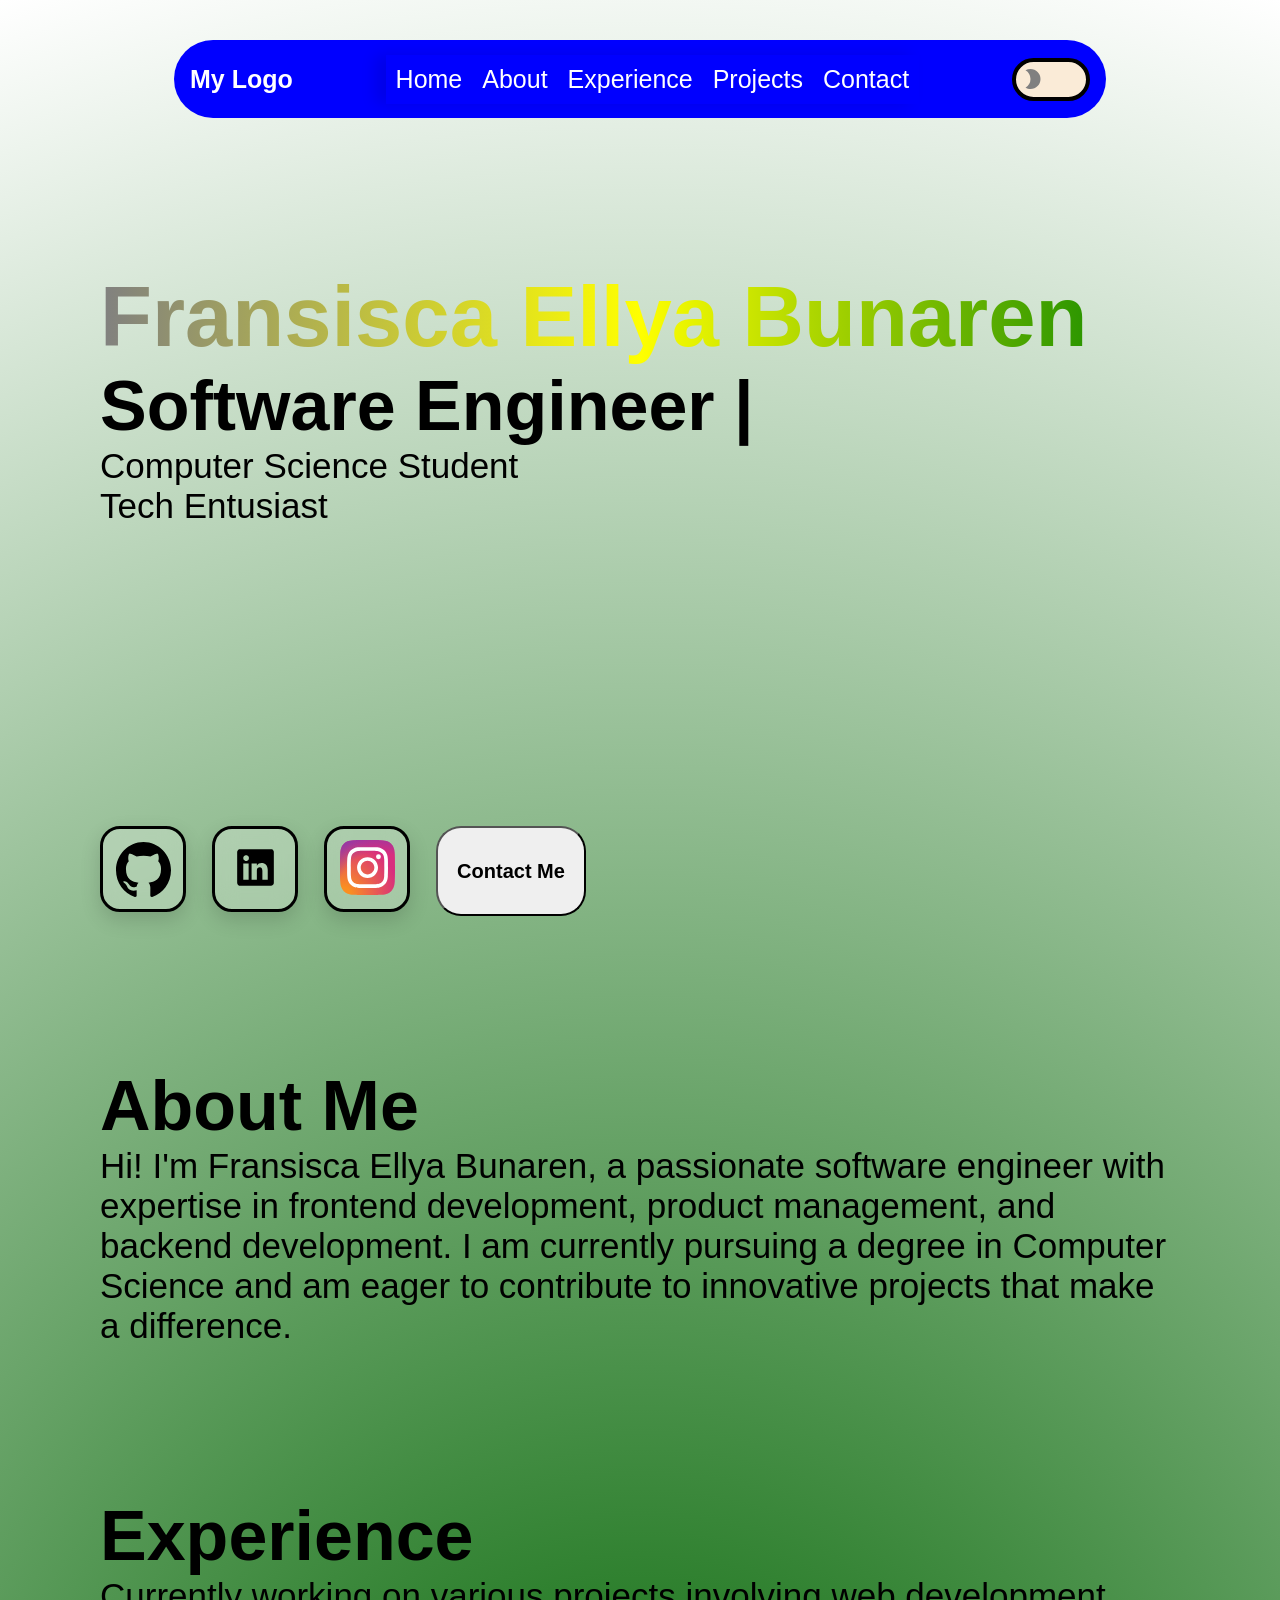
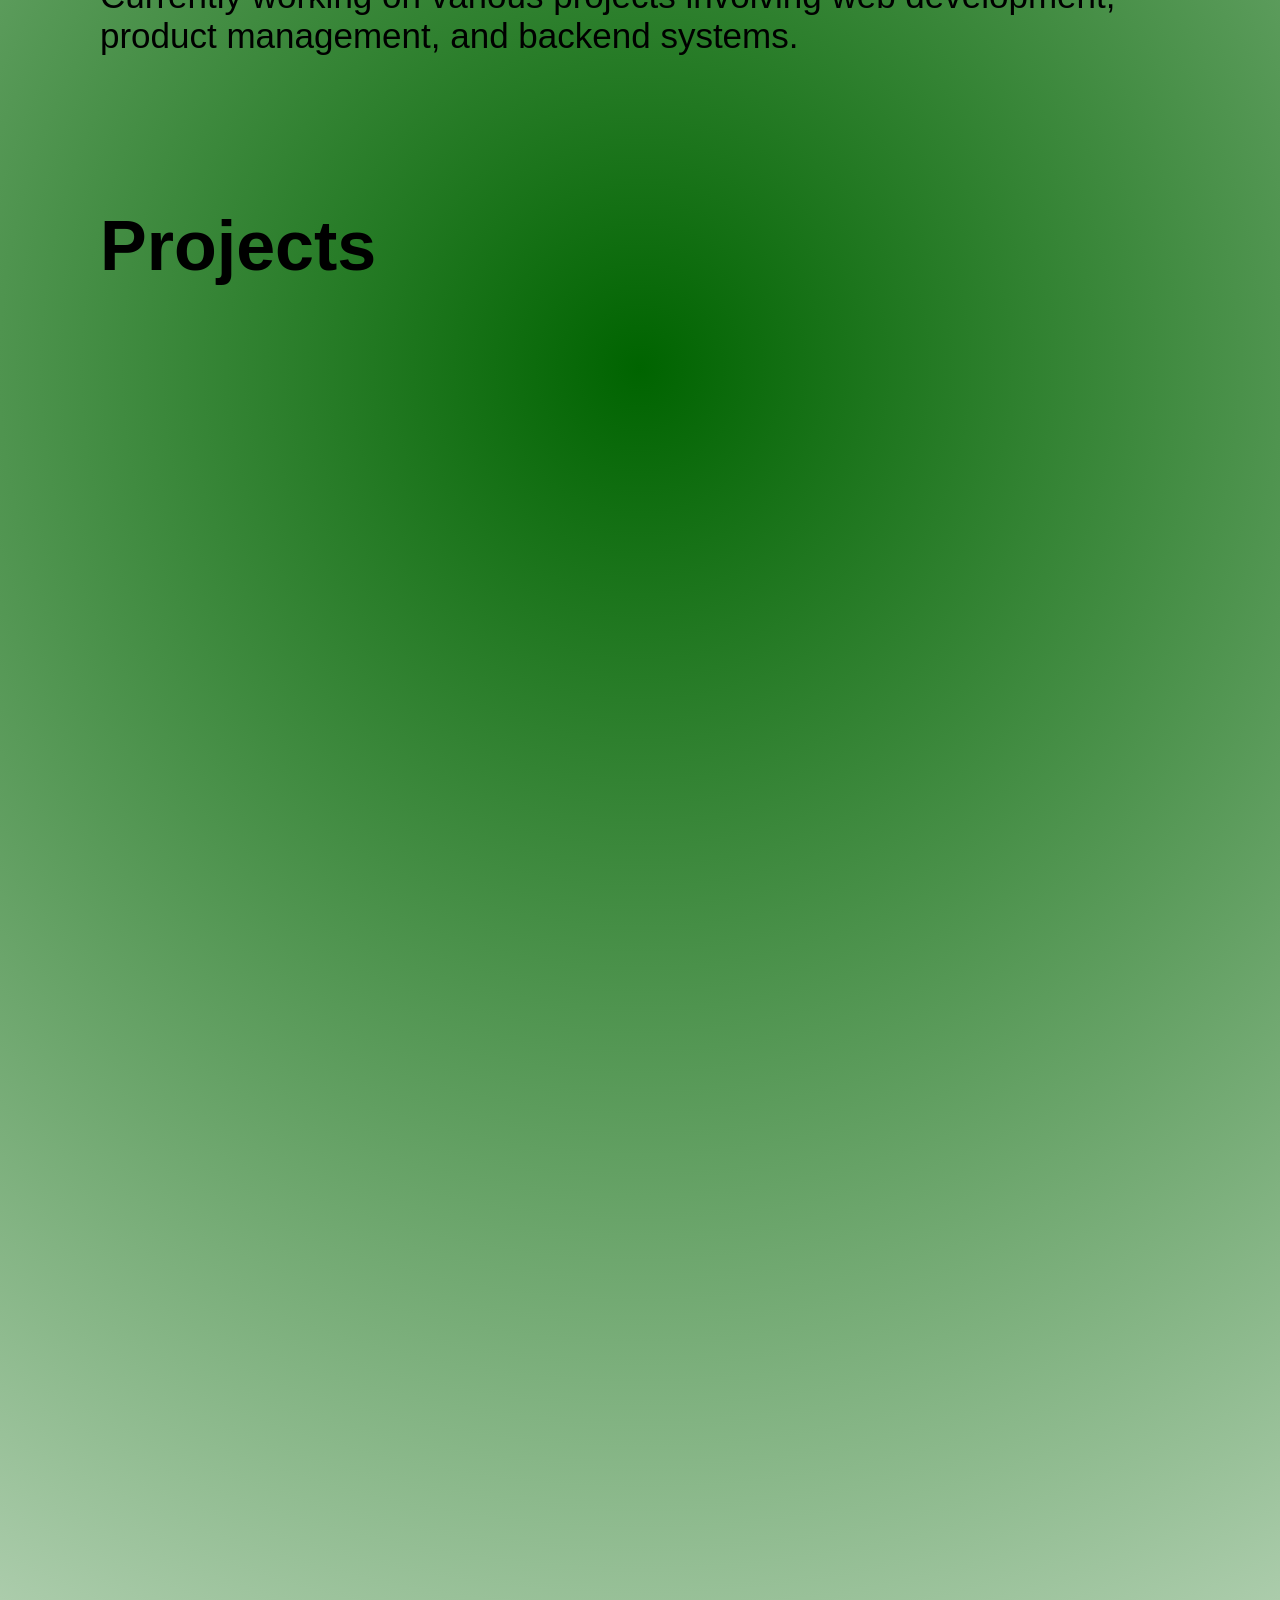
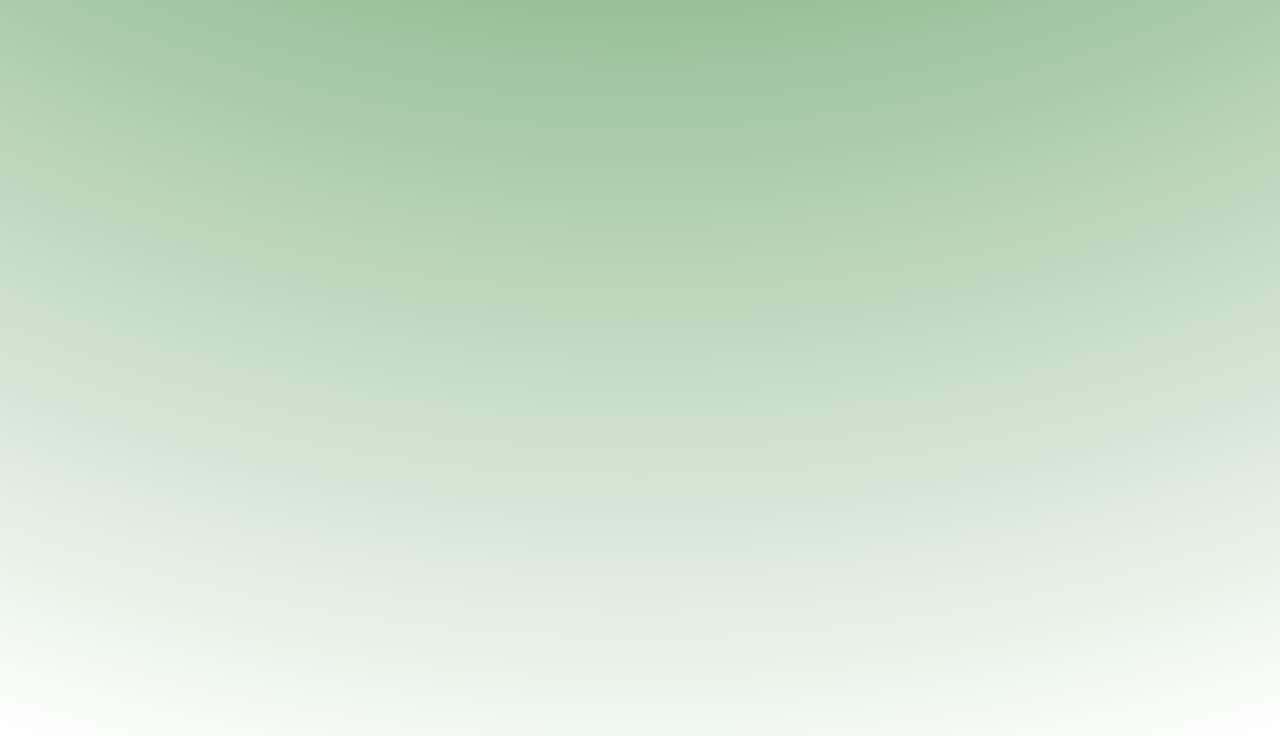
==== Portofolio.html @ 557ae66d "make a landing page" ====
<!DOCTYPE html>
<html lang="en">
<head>
  <meta charset="UTF-8">
  <meta name="viewport" content="width=device-width, initial-scale=1.0">
  <link rel="stylesheet" type="text/css" href="style.css">
  <title>Fransisca Ellya Bunaren</title>
</head>
<body>
<div class="section-navbar">
  <nav class="navbar">
    <span style="font-weight: bold;">My Logo</span>
    <ul class="sidebar">
      <li class="navbar-mobile">Home</li>
      <li class="navbar-mobile">About</li>
      <li class="navbar-mobile">Experience</li>
      <li class="navbar-mobile">Projects</li>
      <li class="navbar-mobile">Contact</li>
    </ul>
    <div style="display: flex; justify-content: space-between; gap: 20px;">
      <label name="slide-box" class="slider">
        <input type="checkbox" id="slide-box" onclick="switchTheme()">
        <span class="thumb">
          <svg  id="moon" xmlns="http://www.w3.org/2000/svg" height="24px" viewBox="0 -960 960 960" width="24px" fill="gray"><path d="M380-880q83 0 156 31.5T663-763q54 54 85.5 127T780-480q0 83-31.5 156T663-197q-54 54-127 85.5T380-80q-53 0-103.5-13.5T180-134q93-54 146.5-146T380-480q0-108-53.5-200T180-826q46-27 96.5-40.5T380-880Z"/></svg>
          <svg id="sun" xmlns="http://www.w3.org/2000/svg" height="24px" viewBox="0 -960 960 960" width="24px" fill="yellow"><path d="M480-280q-83 0-141.5-58.5T280-480q0-83 58.5-141.5T480-680q83 0 141.5 58.5T680-480q0 83-58.5 141.5T480-280ZM200-440H40v-80h160v80Zm720 0H760v-80h160v80ZM440-760v-160h80v160h-80Zm0 720v-160h80v160h-80ZM256-650l-101-97 57-59 96 100-52 56Zm492 496-97-101 53-55 101 97-57 59Zm-98-550 97-101 59 57-100 96-56-52ZM154-212l101-97 55 53-97 101-59-57Z"/></svg>
        </span>
      </label>
      <span class="hamburger">☰</span>
    </div>
  </nav>
</div>

<!-- Nanti bikin background pake div aja terus bikin bisa gerak-->
<div class="content">
  <div class="section">
    <h1>Fransisca Ellya Bunaren</h1>
    <h2><span id="typing"></span> <span>|</span></h2>
    <p>Computer Science Student</p>
    <p>Tech Entusiast </p>

    <div style="height: 300px;"></div>
    <div class="container">

      <div class="logo">
        <?xml version="1.0" encoding="UTF-8" standalone="no"?>
        <!-- Uploaded to: SVG Repo, www.svgrepo.com, Generator: SVG Repo Mixer Tools -->
        <svg width="55px" height="55px" viewBox="0 0 20 20" version="1.1" xmlns="http://www.w3.org/2000/svg" xmlns:xlink="http://www.w3.org/1999/xlink">
            
            <title>Github</title>
            <desc>Created with Sketch.</desc>
            <defs></defs>
            <g id="Page-1" stroke="none" stroke-width="1" fill="none" fill-rule="evenodd">
                <g id="Dribbble-Light-Preview" transform="translate(-140.000000, -7559.000000)" fill="#000000">
                    <g id="icons" transform="translate(56.000000, 160.000000)">
                        <path d="M94,7399 C99.523,7399 104,7403.59 104,7409.253 C104,7413.782 101.138,7417.624 97.167,7418.981 C96.66,7419.082 96.48,7418.762 96.48,7418.489 C96.48,7418.151 96.492,7417.047 96.492,7415.675 C96.492,7414.719 96.172,7414.095 95.813,7413.777 C98.04,7413.523 100.38,7412.656 100.38,7408.718 C100.38,7407.598 99.992,7406.684 99.35,7405.966 C99.454,7405.707 99.797,7404.664 99.252,7403.252 C99.252,7403.252 98.414,7402.977 96.505,7404.303 C95.706,7404.076 94.85,7403.962 94,7403.958 C93.15,7403.962 92.295,7404.076 91.497,7404.303 C89.586,7402.977 88.746,7403.252 88.746,7403.252 C88.203,7404.664 88.546,7405.707 88.649,7405.966 C88.01,7406.684 87.619,7407.598 87.619,7408.718 C87.619,7412.646 89.954,7413.526 92.175,7413.785 C91.889,7414.041 91.63,7414.493 91.54,7415.156 C90.97,7415.418 89.522,7415.871 88.63,7414.304 C88.63,7414.304 88.101,7413.319 87.097,7413.247 C87.097,7413.247 86.122,7413.234 87.029,7413.87 C87.029,7413.87 87.684,7414.185 88.139,7415.37 C88.139,7415.37 88.726,7417.2 91.508,7416.58 C91.513,7417.437 91.522,7418.245 91.522,7418.489 C91.522,7418.76 91.338,7419.077 90.839,7418.982 C86.865,7417.627 84,7413.783 84,7409.253 C84,7403.59 88.478,7399 94,7399" id="github-[#142]"></path>
                    </g>
                </g>
            </g>
        </svg>
      </div>
  
      <div class="logo">
        <a href="https://www.linkedin.com/in/fransisca-ellya-bunaren/">
          <?xml version="1.0" encoding="utf-8"?><!-- Uploaded to: SVG Repo, www.svgrepo.com, Generator: SVG Repo Mixer Tools -->
          <svg width="55px" height="55px" viewBox="0 0 24 24" fill="none" xmlns="http://www.w3.org/2000/svg">
            <title>Linkedin</title>
            <path d="M18.72 3.99997H5.37C5.19793 3.99191 5.02595 4.01786 4.86392 4.07635C4.70189 4.13484 4.55299 4.22471 4.42573 4.34081C4.29848 4.45692 4.19537 4.59699 4.12232 4.75299C4.04927 4.909 4.0077 5.07788 4 5.24997V18.63C4.01008 18.9901 4.15766 19.3328 4.41243 19.5875C4.6672 19.8423 5.00984 19.9899 5.37 20H18.72C19.0701 19.9844 19.4002 19.8322 19.6395 19.5761C19.8788 19.32 20.0082 18.9804 20 18.63V5.24997C20.0029 5.08247 19.9715 4.91616 19.9078 4.76122C19.8441 4.60629 19.7494 4.466 19.6295 4.34895C19.5097 4.23191 19.3672 4.14059 19.2108 4.08058C19.0544 4.02057 18.8874 3.99314 18.72 3.99997ZM9 17.34H6.67V10.21H9V17.34ZM7.89 9.12997C7.72741 9.13564 7.5654 9.10762 7.41416 9.04768C7.26291 8.98774 7.12569 8.89717 7.01113 8.78166C6.89656 8.66615 6.80711 8.5282 6.74841 8.37647C6.6897 8.22474 6.66301 8.06251 6.67 7.89997C6.66281 7.73567 6.69004 7.57169 6.74995 7.41854C6.80986 7.26538 6.90112 7.12644 7.01787 7.01063C7.13463 6.89481 7.2743 6.80468 7.42793 6.74602C7.58157 6.68735 7.74577 6.66145 7.91 6.66997C8.07259 6.66431 8.2346 6.69232 8.38584 6.75226C8.53709 6.8122 8.67431 6.90277 8.78887 7.01828C8.90344 7.13379 8.99289 7.27174 9.05159 7.42347C9.1103 7.5752 9.13699 7.73743 9.13 7.89997C9.13719 8.06427 9.10996 8.22825 9.05005 8.3814C8.99014 8.53456 8.89888 8.6735 8.78213 8.78931C8.66537 8.90513 8.5257 8.99526 8.37207 9.05392C8.21843 9.11259 8.05423 9.13849 7.89 9.12997ZM17.34 17.34H15V13.44C15 12.51 14.67 11.87 13.84 11.87C13.5822 11.8722 13.3313 11.9541 13.1219 12.1045C12.9124 12.2549 12.7546 12.4664 12.67 12.71C12.605 12.8926 12.5778 13.0865 12.59 13.28V17.34H10.29V10.21H12.59V11.21C12.7945 10.8343 13.0988 10.5225 13.4694 10.3089C13.84 10.0954 14.2624 9.98848 14.69 9.99997C16.2 9.99997 17.34 11 17.34 13.13V17.34Z" fill="#000000"/>
          </svg>
        </a>
      </div>
  
      <div class="logo">
        <a href="https://www.instagram.com/icakhz/">
          <?xml version="1.0" encoding="utf-8"?><!-- Uploaded to: SVG Repo, www.svgrepo.com, Generator: SVG Repo Mixer Tools -->
          <svg width="55px" height="55px" viewBox="0 0 3364.7 3364.7" xmlns="http://www.w3.org/2000/svg"><defs><radialGradient id="0" cx="217.76" cy="3290.99" r="4271.92" gradientUnits="userSpaceOnUse"><stop offset=".09" stop-color="#fa8f21"/><stop offset=".78" stop-color="#d82d7e"/></radialGradient><radialGradient id="1" cx="2330.61" cy="3182.95" r="3759.33" gradientUnits="userSpaceOnUse"><stop offset=".64" stop-color="#8c3aaa" stop-opacity="0"/><stop offset="1" stop-color="#8c3aaa"/></radialGradient></defs>
            <title>Instagram</title>
            <path d="M853.2,3352.8c-200.1-9.1-308.8-42.4-381.1-70.6-95.8-37.3-164.1-81.7-236-153.5S119.7,2988.6,82.6,2892.8c-28.2-72.3-61.5-181-70.6-381.1C2,2295.4,0,2230.5,0,1682.5s2.2-612.8,11.9-829.3C21,653.1,54.5,544.6,82.5,472.1,119.8,376.3,164.3,308,236,236c71.8-71.8,140.1-116.4,236-153.5C544.3,54.3,653,21,853.1,11.9,1069.5,2,1134.5,0,1682.3,0c548,0,612.8,2.2,829.3,11.9,200.1,9.1,308.6,42.6,381.1,70.6,95.8,37.1,164.1,81.7,236,153.5s116.2,140.2,153.5,236c28.2,72.3,61.5,181,70.6,381.1,9.9,216.5,11.9,281.3,11.9,829.3,0,547.8-2,612.8-11.9,829.3-9.1,200.1-42.6,308.8-70.6,381.1-37.3,95.8-81.7,164.1-153.5,235.9s-140.2,116.2-236,153.5c-72.3,28.2-181,61.5-381.1,70.6-216.3,9.9-281.3,11.9-829.3,11.9-547.8,0-612.8-1.9-829.1-11.9" fill="url(#0)"/><path d="M853.2,3352.8c-200.1-9.1-308.8-42.4-381.1-70.6-95.8-37.3-164.1-81.7-236-153.5S119.7,2988.6,82.6,2892.8c-28.2-72.3-61.5-181-70.6-381.1C2,2295.4,0,2230.5,0,1682.5s2.2-612.8,11.9-829.3C21,653.1,54.5,544.6,82.5,472.1,119.8,376.3,164.3,308,236,236c71.8-71.8,140.1-116.4,236-153.5C544.3,54.3,653,21,853.1,11.9,1069.5,2,1134.5,0,1682.3,0c548,0,612.8,2.2,829.3,11.9,200.1,9.1,308.6,42.6,381.1,70.6,95.8,37.1,164.1,81.7,236,153.5s116.2,140.2,153.5,236c28.2,72.3,61.5,181,70.6,381.1,9.9,216.5,11.9,281.3,11.9,829.3,0,547.8-2,612.8-11.9,829.3-9.1,200.1-42.6,308.8-70.6,381.1-37.3,95.8-81.7,164.1-153.5,235.9s-140.2,116.2-236,153.5c-72.3,28.2-181,61.5-381.1,70.6-216.3,9.9-281.3,11.9-829.3,11.9-547.8,0-612.8-1.9-829.1-11.9" fill="url(#1)"/><path d="M1269.25,1689.52c0-230.11,186.49-416.7,416.6-416.7s416.7,186.59,416.7,416.7-186.59,416.7-416.7,416.7-416.6-186.59-416.6-416.7m-225.26,0c0,354.5,287.36,641.86,641.86,641.86s641.86-287.36,641.86-641.86-287.36-641.86-641.86-641.86S1044,1335,1044,1689.52m1159.13-667.31a150,150,0,1,0,150.06-149.94h-0.06a150.07,150.07,0,0,0-150,149.94M1180.85,2707c-121.87-5.55-188.11-25.85-232.13-43-58.36-22.72-100-49.78-143.78-93.5s-70.88-85.32-93.5-143.68c-17.16-44-37.46-110.26-43-232.13-6.06-131.76-7.27-171.34-7.27-505.15s1.31-373.28,7.27-505.15c5.55-121.87,26-188,43-232.13,22.72-58.36,49.78-100,93.5-143.78s85.32-70.88,143.78-93.5c44-17.16,110.26-37.46,232.13-43,131.76-6.06,171.34-7.27,505-7.27S2059.13,666,2191,672c121.87,5.55,188,26,232.13,43,58.36,22.62,100,49.78,143.78,93.5s70.78,85.42,93.5,143.78c17.16,44,37.46,110.26,43,232.13,6.06,131.87,7.27,171.34,7.27,505.15s-1.21,373.28-7.27,505.15c-5.55,121.87-25.95,188.11-43,232.13-22.72,58.36-49.78,100-93.5,143.68s-85.42,70.78-143.78,93.5c-44,17.16-110.26,37.46-232.13,43-131.76,6.06-171.34,7.27-505.15,7.27s-373.28-1.21-505-7.27M1170.5,447.09c-133.07,6.06-224,27.16-303.41,58.06-82.19,31.91-151.86,74.72-221.43,144.18S533.39,788.47,501.48,870.76c-30.9,79.46-52,170.34-58.06,303.41-6.16,133.28-7.57,175.89-7.57,515.35s1.41,382.07,7.57,515.35c6.06,133.08,27.16,223.95,58.06,303.41,31.91,82.19,74.62,152,144.18,221.43s139.14,112.18,221.43,144.18c79.56,30.9,170.34,52,303.41,58.06,133.35,6.06,175.89,7.57,515.35,7.57s382.07-1.41,515.35-7.57c133.08-6.06,223.95-27.16,303.41-58.06,82.19-32,151.86-74.72,221.43-144.18s112.18-139.24,144.18-221.43c30.9-79.46,52.1-170.34,58.06-303.41,6.06-133.38,7.47-175.89,7.47-515.35s-1.41-382.07-7.47-515.35c-6.06-133.08-27.16-224-58.06-303.41-32-82.19-74.72-151.86-144.18-221.43S2586.8,537.06,2504.71,505.15c-79.56-30.9-170.44-52.1-303.41-58.06C2068,441,2025.41,439.52,1686,439.52s-382.1,1.41-515.45,7.57" fill="#ffffff"/></svg>
        </a>
      </div>

      <button class="button">Contact Me</button>
    </div>
  </div>
  
  <div class="section">
    <h2>About Me</h2>
    <p>Hi! I'm Fransisca Ellya Bunaren, a passionate software engineer with expertise in frontend development, product management, and backend development. I am currently pursuing a degree in Computer Science and am eager to contribute to innovative projects that make a difference.</p>
  </div>
  
  <div class="section">
    <h2>Experience</h2>
    <p>Currently working on various projects involving web development, product management, and backend systems.</p>
  </div>
  
  <div class="section">
    <h2>Projects</h2>
  </div>

  <div style="height: 200vh;"></div>
</div>
  <script>  
    const hamburger = document.querySelector('.hamburger');
    const sidebar = document.querySelector('.sidebar');
    const theme = localStorage.getItem("theme");
    const element = document.body;
    
    hamburger.addEventListener('click', () => {
      sidebar.classList.toggle('active');
    });
    
    document.querySelectorAll('.sidebar li').forEach(item => {
        item.addEventListener('click', () => {
          sidebar.classList.remove('active');
        });
      });
      
    function typeWriter(i = 0, j = 0, back = false){
      const txt = ["Software Engineer", "Project Manager", "Frontend Developer", "Backend Developer"];
      let word = txt[i];
      let speed = 100;
      
      if (!back) {
        document.getElementById("typing").textContent += word.charAt(j);
        j++;
        if (j === word.length){
          setTimeout(typeWriter, 1000, i, j, true);
        }else{
          setTimeout(typeWriter, speed, i, j, false);
        }
      } else {
        word = document.getElementById("typing").textContent.slice(0, -1);
        document.getElementById("typing").textContent = word;
        if (j < 0){
          j = 0;
          back = false;
          i = (i + 1) % txt.length;
        } else {
          j--;
        }
        setTimeout(typeWriter, 50, i, j, back);
      }
      
    };
    typeWriter();
      
    function switchTheme() {
      element.classList.toggle('dark-mode');
      localStorage.setItem("theme", element.classList.contains("dark-mode")?"dark":"light");
    }
    
    if (theme === "dark"){
      element.classList.add("dark-mode");
      document.getElementById("slide-box").checked = true;
    }
  </script>
</body>
</html>
---- style.css ----
* {
  margin: 0;
  padding: 0;
  font-family:Verdana, Geneva, Tahoma, sans-serif;
}

body{
  background-color: white;
  color: black;
  background-image: radial-gradient(circle at center,darkgreen, white);
}

h1 {
  font-size: 85px;
  background: linear-gradient(90deg, gray, yellow, green) ;
  background-clip: text;
  -webkit-background-clip: text;
  color: transparent;
}

h2 {
  font-size: 70px;
}

p {
  font-size: 35px;
}

.dark-mode {
  background-color: black;
  color: white;
  background-image: radial-gradient(circle at center, darkgreen, black);
}

.dark-mode #moon {
  display: none;
}

#sun {
  display: none;
}

.dark-mode #sun {
  display: inline;
}

.dark-mode .slider {
  background-color: black;
  border: 4px solid white;
  color: white;
}

.dark-mode .logo {
  border: 3px solid white;
  box-shadow: 0 8px 20px rgb(253, 253, 253);
}

ul{
  padding: 0;
  list-style-type: none;
}

li:hover {
  cursor: pointer;
  text-decoration: underline;
}

.section-navbar {
  position: sticky;
  top: 20px;
  z-index: 1000;
  margin: 40px;
  display: flex;
  justify-content: center;
}

.navbar {
  position: relative;
  max-width: 900px;
  height: 50px;
  width: 100%;
  border-radius: 40px;
  background-color: blue;
  color: white;

  display: flex;
  justify-content: space-between;
  align-items: center;

  font-size: 25px;
  padding: 14px 16px;
  cursor: pointer;
}

.hamburger {
  display: none;
}

.sidebar{
  color: white;
  display: flex;
  align-items: center;
  justify-content: center;
  box-shadow: -10px 0 15px rgba(0,0,0,0.1);
}

.sidebar.active {
  position: absolute;
  top: 125%;
  left: 0;
  width: 100%;
  background-color: white;
  z-index: 999;
  display: flex;
  align-items: center;
  justify-content: center;
  flex-direction: column;
  border-radius: 40px;
  transition: max-height 0.3s ease;
}

.navbar-mobile {
  width: 95%;
  padding: 10px;
  cursor: pointer;
  display: flex;
  justify-content: center;
  align-items: center;
  text-align: center;
}

.slider {
  width: 60px;
  height: 35px;
  border-radius: 30px;
  border: 4px solid black;
  background-color: antiquewhite;
  padding: 0 5px 0 5px;

  position: relative;
  cursor: pointer;
  display: flex;
}

.thumb {
  display: flex;
  align-items: center;
  justify-content: center;
  transition: transform 0.3s ease;
}

.slider input{
  display: none;
}

.slider input:checked + .thumb {
  transform: translateX(35px);
}

.container {
  display: flex;
  gap: 26px;
}

.logo {
  width: 80px;
  height: 80px;   
  display: flex;
  justify-content: center;
  align-items: center;
  border: 3px solid black;
  border-radius: 20px;
  background: rgba(255, 255, 255, 0.25); 
  backdrop-filter: blur(12px);
  -webkit-backdrop-filter: blur(12px);
  box-shadow: 0 8px 20px rgba(0,0,0,0.15);
}

.content {
  margin: 100px;
}

.section {
  margin: 150px 0 150px 0;
}

.button{
  width: 150px;
  height: 90px;
  font-size: 20px;
  font-weight: bold;
  border-radius: 25px;
}

@media (max-width: 1150px) {    
  .hamburger {
    display: block;
  }

  .navbar-mobile {
    display: none;
  }

  .sidebar.active .navbar-mobile {
    color: black;
    display: block;
    border-bottom: 1px solid gray;
  }
}
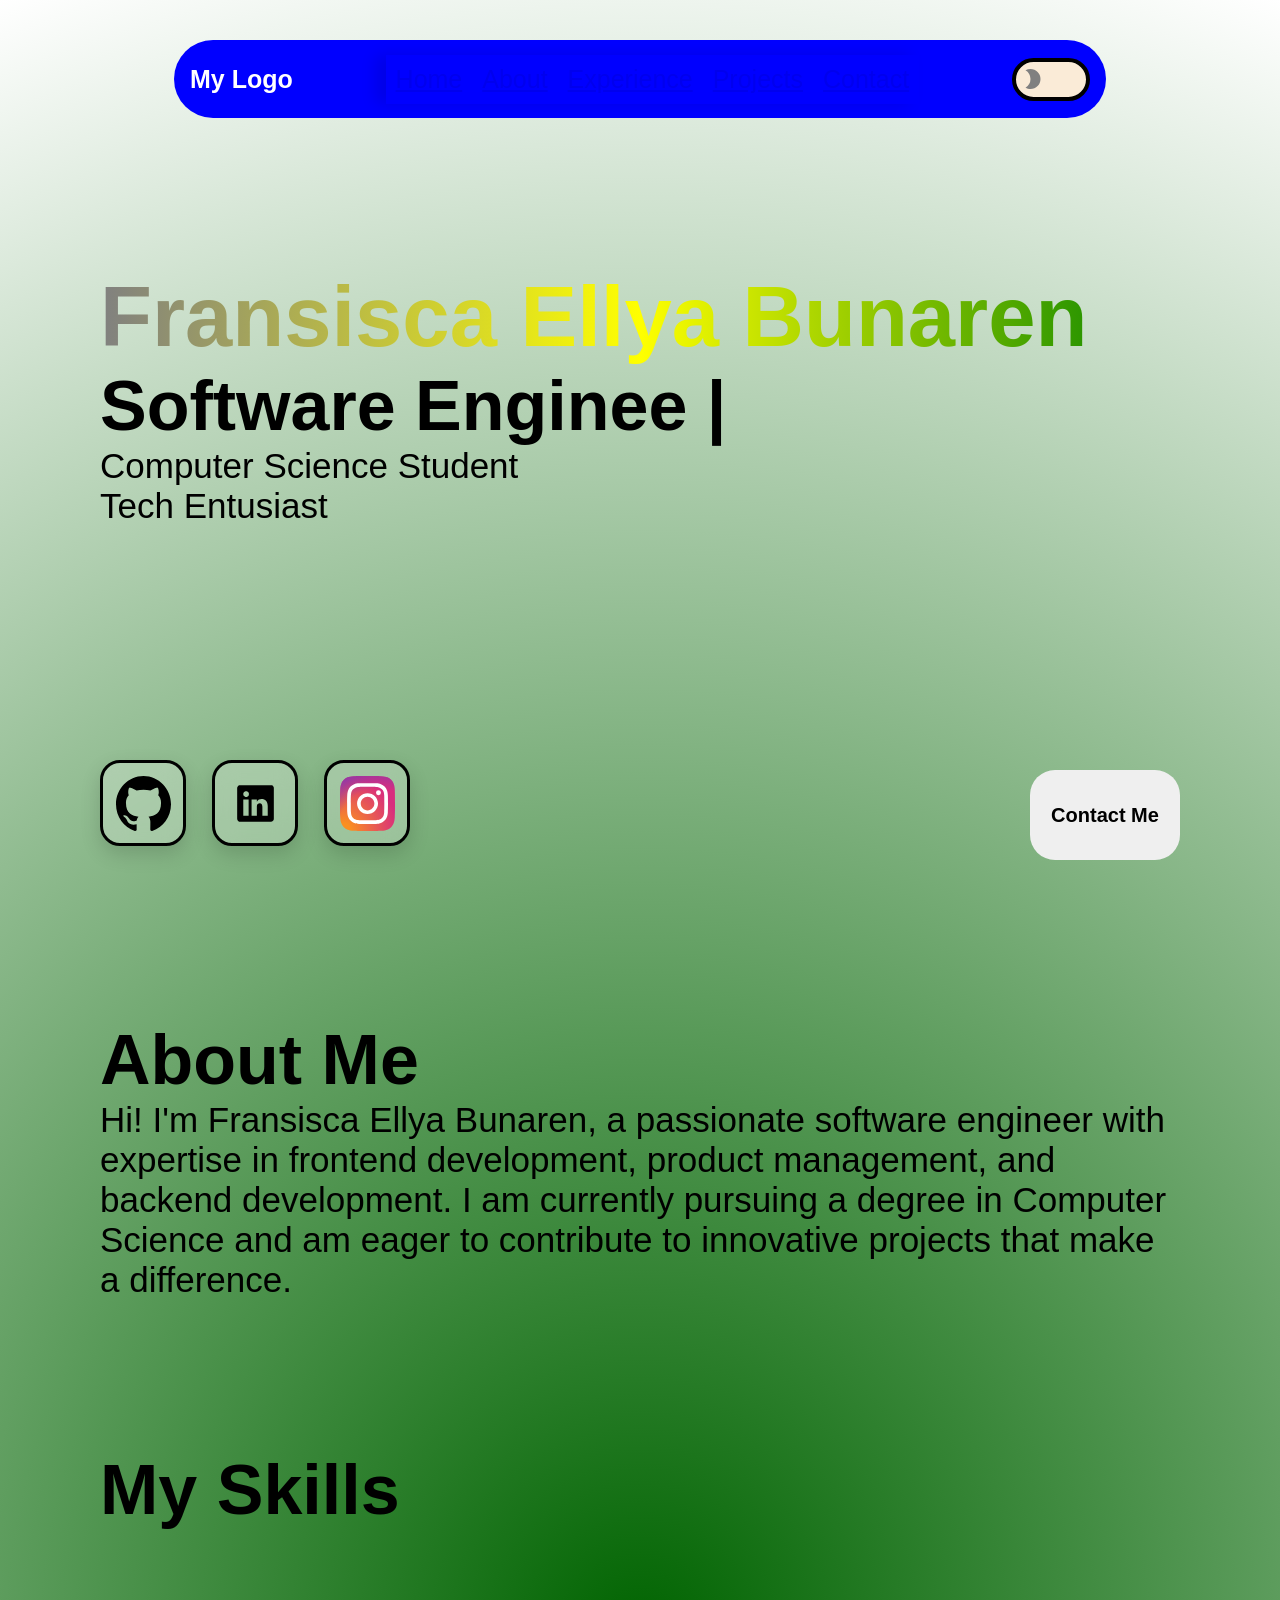
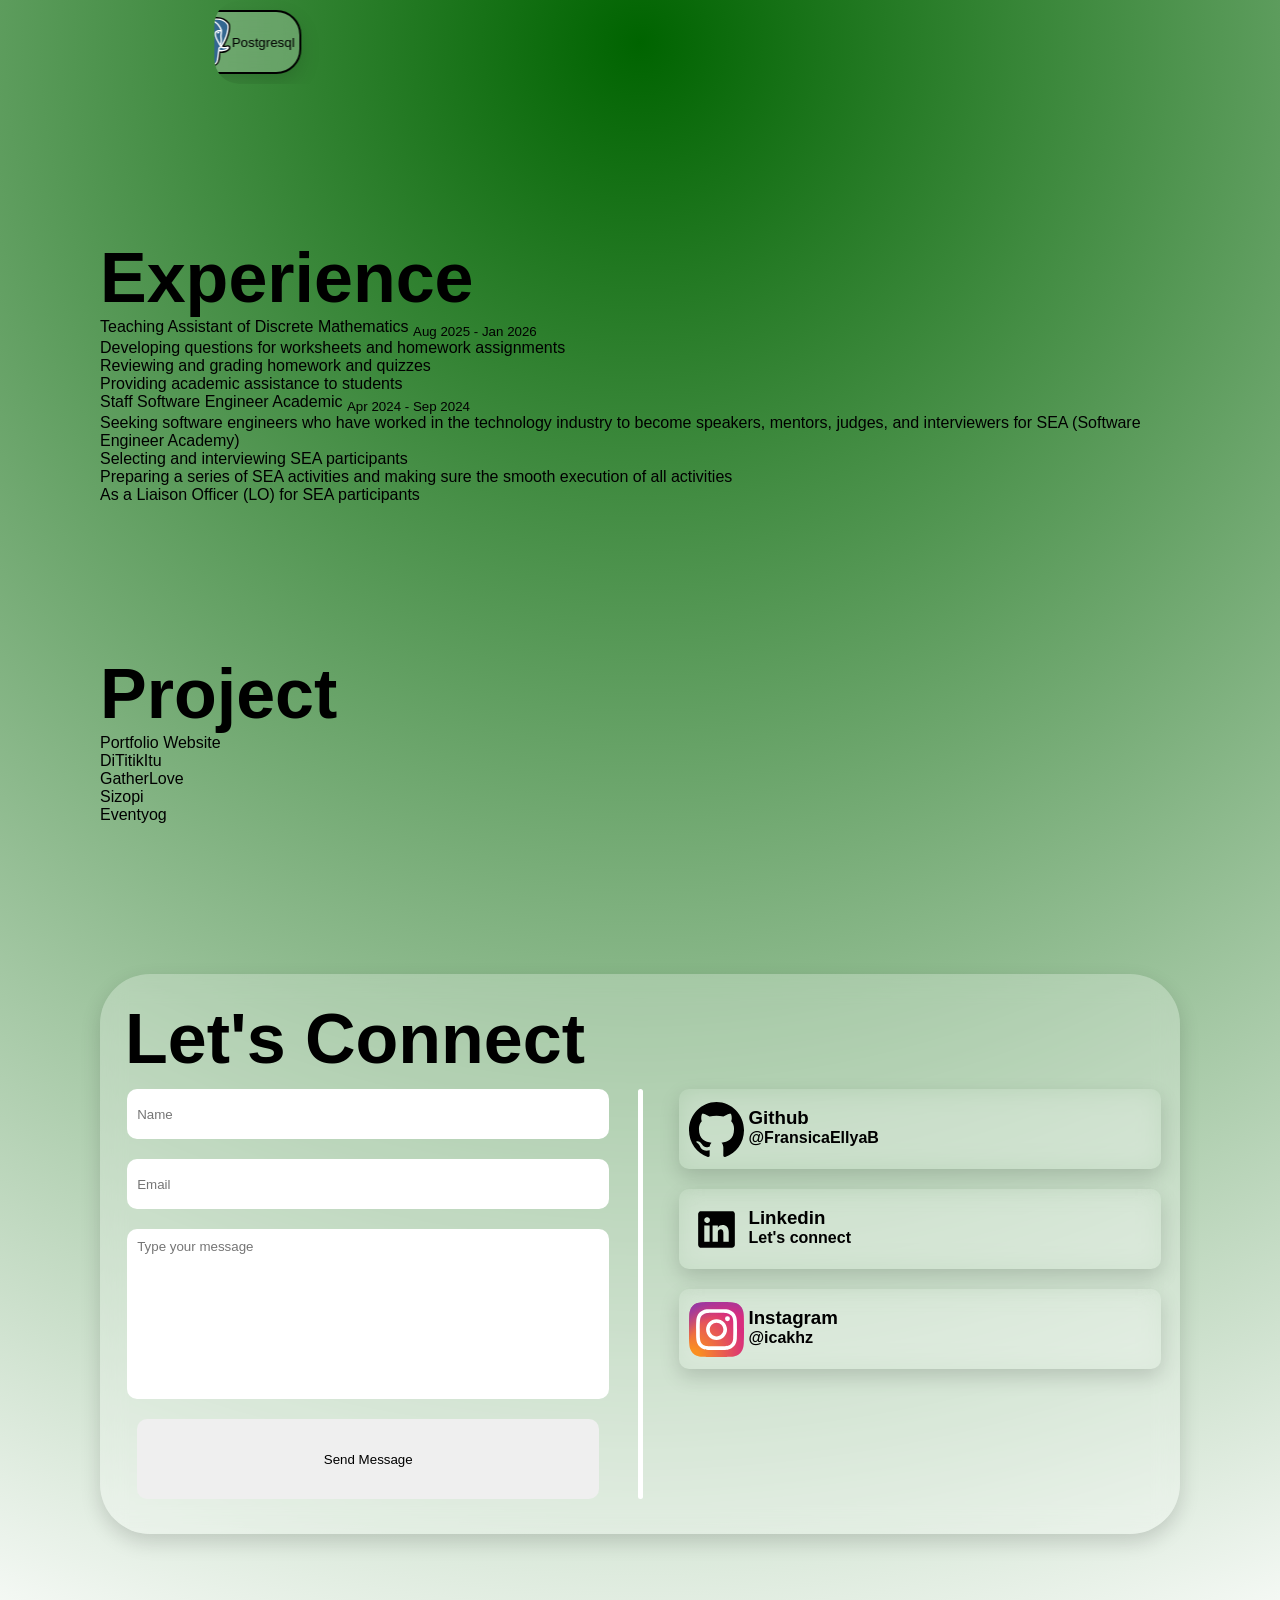
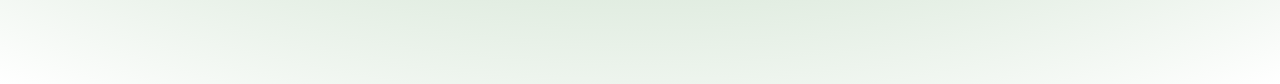
==== commit b2e86040: "Add Content" ====
--- a/Portofolio.html
+++ b/Portofolio.html
@@ -11,11 +11,11 @@
   <nav class="navbar">
     <span style="font-weight: bold;">My Logo</span>
     <ul class="sidebar">
-      <li class="navbar-mobile">Home</li>
-      <li class="navbar-mobile">About</li>
-      <li class="navbar-mobile">Experience</li>
-      <li class="navbar-mobile">Projects</li>
-      <li class="navbar-mobile">Contact</li>
+      <li class="navbar-mobile"><a href="#home">Home</a></li>
+      <li class="navbar-mobile"><a href="#about">About</a></li>
+      <li class="navbar-mobile"><a href="#experience">Experience</a></li>
+      <li class="navbar-mobile"><a href="#project">Projects</a></li>
+      <li class="navbar-mobile"><a href="#contact">Contact</a></li>
     </ul>
     <div style="display: flex; justify-content: space-between; gap: 20px;">
       <label name="slide-box" class="slider">
@@ -31,46 +31,43 @@
 </div>
 
 <!-- Nanti bikin background pake div aja terus bikin bisa gerak-->
-<div class="content">
+<div id="home" class="content">
   <div class="section">
     <h1>Fransisca Ellya Bunaren</h1>
     <h2><span id="typing"></span> <span>|</span></h2>
     <p>Computer Science Student</p>
     <p>Tech Entusiast </p>
 
-    <div style="height: 300px;"></div>
-    <div class="container">
-
-      <div class="logo">
-        <?xml version="1.0" encoding="UTF-8" standalone="no"?>
-        <!-- Uploaded to: SVG Repo, www.svgrepo.com, Generator: SVG Repo Mixer Tools -->
-        <svg width="55px" height="55px" viewBox="0 0 20 20" version="1.1" xmlns="http://www.w3.org/2000/svg" xmlns:xlink="http://www.w3.org/1999/xlink">
+    <div class="logo-container">
+      <div style="display: flex; gap: 26px;">
+
+        <a href="https://github.com/FransicaEllyaB" class="logo">
+          <?xml version="1.0" encoding="UTF-8" standalone="no"?>
+          <!-- Uploaded to: SVG Repo, www.svgrepo.com, Generator: SVG Repo Mixer Tools -->
+          <svg width="55px" height="55px" viewBox="0 0 20 20" version="1.1" xmlns="http://www.w3.org/2000/svg" xmlns:xlink="http://www.w3.org/1999/xlink">
             
             <title>Github</title>
             <desc>Created with Sketch.</desc>
             <defs></defs>
             <g id="Page-1" stroke="none" stroke-width="1" fill="none" fill-rule="evenodd">
-                <g id="Dribbble-Light-Preview" transform="translate(-140.000000, -7559.000000)" fill="#000000">
+                  <g id="Dribbble-Light-Preview" transform="translate(-140.000000, -7559.000000)" fill="#000000">
                     <g id="icons" transform="translate(56.000000, 160.000000)">
-                        <path d="M94,7399 C99.523,7399 104,7403.59 104,7409.253 C104,7413.782 101.138,7417.624 97.167,7418.981 C96.66,7419.082 96.48,7418.762 96.48,7418.489 C96.48,7418.151 96.492,7417.047 96.492,7415.675 C96.492,7414.719 96.172,7414.095 95.813,7413.777 C98.04,7413.523 100.38,7412.656 100.38,7408.718 C100.38,7407.598 99.992,7406.684 99.35,7405.966 C99.454,7405.707 99.797,7404.664 99.252,7403.252 C99.252,7403.252 98.414,7402.977 96.505,7404.303 C95.706,7404.076 94.85,7403.962 94,7403.958 C93.15,7403.962 92.295,7404.076 91.497,7404.303 C89.586,7402.977 88.746,7403.252 88.746,7403.252 C88.203,7404.664 88.546,7405.707 88.649,7405.966 C88.01,7406.684 87.619,7407.598 87.619,7408.718 C87.619,7412.646 89.954,7413.526 92.175,7413.785 C91.889,7414.041 91.63,7414.493 91.54,7415.156 C90.97,7415.418 89.522,7415.871 88.63,7414.304 C88.63,7414.304 88.101,7413.319 87.097,7413.247 C87.097,7413.247 86.122,7413.234 87.029,7413.87 C87.029,7413.87 87.684,7414.185 88.139,7415.37 C88.139,7415.37 88.726,7417.2 91.508,7416.58 C91.513,7417.437 91.522,7418.245 91.522,7418.489 C91.522,7418.76 91.338,7419.077 90.839,7418.982 C86.865,7417.627 84,7413.783 84,7409.253 C84,7403.59 88.478,7399 94,7399" id="github-[#142]"></path>
+                          <path d="M94,7399 C99.523,7399 104,7403.59 104,7409.253 C104,7413.782 101.138,7417.624 97.167,7418.981 C96.66,7419.082 96.48,7418.762 96.48,7418.489 C96.48,7418.151 96.492,7417.047 96.492,7415.675 C96.492,7414.719 96.172,7414.095 95.813,7413.777 C98.04,7413.523 100.38,7412.656 100.38,7408.718 C100.38,7407.598 99.992,7406.684 99.35,7405.966 C99.454,7405.707 99.797,7404.664 99.252,7403.252 C99.252,7403.252 98.414,7402.977 96.505,7404.303 C95.706,7404.076 94.85,7403.962 94,7403.958 C93.15,7403.962 92.295,7404.076 91.497,7404.303 C89.586,7402.977 88.746,7403.252 88.746,7403.252 C88.203,7404.664 88.546,7405.707 88.649,7405.966 C88.01,7406.684 87.619,7407.598 87.619,7408.718 C87.619,7412.646 89.954,7413.526 92.175,7413.785 C91.889,7414.041 91.63,7414.493 91.54,7415.156 C90.97,7415.418 89.522,7415.871 88.63,7414.304 C88.63,7414.304 88.101,7413.319 87.097,7413.247 C87.097,7413.247 86.122,7413.234 87.029,7413.87 C87.029,7413.87 87.684,7414.185 88.139,7415.37 C88.139,7415.37 88.726,7417.2 91.508,7416.58 C91.513,7417.437 91.522,7418.245 91.522,7418.489 C91.522,7418.76 91.338,7419.077 90.839,7418.982 C86.865,7417.627 84,7413.783 84,7409.253 C84,7403.59 88.478,7399 94,7399" id="github-[#142]"></path>
+                      </g>
                     </g>
-                </g>
-            </g>
-        </svg>
-      </div>
-  
-      <div class="logo">
-        <a href="https://www.linkedin.com/in/fransisca-ellya-bunaren/">
-          <?xml version="1.0" encoding="utf-8"?><!-- Uploaded to: SVG Repo, www.svgrepo.com, Generator: SVG Repo Mixer Tools -->
-          <svg width="55px" height="55px" viewBox="0 0 24 24" fill="none" xmlns="http://www.w3.org/2000/svg">
-            <title>Linkedin</title>
-            <path d="M18.72 3.99997H5.37C5.19793 3.99191 5.02595 4.01786 4.86392 4.07635C4.70189 4.13484 4.55299 4.22471 4.42573 4.34081C4.29848 4.45692 4.19537 4.59699 4.12232 4.75299C4.04927 4.909 4.0077 5.07788 4 5.24997V18.63C4.01008 18.9901 4.15766 19.3328 4.41243 19.5875C4.6672 19.8423 5.00984 19.9899 5.37 20H18.72C19.0701 19.9844 19.4002 19.8322 19.6395 19.5761C19.8788 19.32 20.0082 18.9804 20 18.63V5.24997C20.0029 5.08247 19.9715 4.91616 19.9078 4.76122C19.8441 4.60629 19.7494 4.466 19.6295 4.34895C19.5097 4.23191 19.3672 4.14059 19.2108 4.08058C19.0544 4.02057 18.8874 3.99314 18.72 3.99997ZM9 17.34H6.67V10.21H9V17.34ZM7.89 9.12997C7.72741 9.13564 7.5654 9.10762 7.41416 9.04768C7.26291 8.98774 7.12569 8.89717 7.01113 8.78166C6.89656 8.66615 6.80711 8.5282 6.74841 8.37647C6.6897 8.22474 6.66301 8.06251 6.67 7.89997C6.66281 7.73567 6.69004 7.57169 6.74995 7.41854C6.80986 7.26538 6.90112 7.12644 7.01787 7.01063C7.13463 6.89481 7.2743 6.80468 7.42793 6.74602C7.58157 6.68735 7.74577 6.66145 7.91 6.66997C8.07259 6.66431 8.2346 6.69232 8.38584 6.75226C8.53709 6.8122 8.67431 6.90277 8.78887 7.01828C8.90344 7.13379 8.99289 7.27174 9.05159 7.42347C9.1103 7.5752 9.13699 7.73743 9.13 7.89997C9.13719 8.06427 9.10996 8.22825 9.05005 8.3814C8.99014 8.53456 8.89888 8.6735 8.78213 8.78931C8.66537 8.90513 8.5257 8.99526 8.37207 9.05392C8.21843 9.11259 8.05423 9.13849 7.89 9.12997ZM17.34 17.34H15V13.44C15 12.51 14.67 11.87 13.84 11.87C13.5822 11.8722 13.3313 11.9541 13.1219 12.1045C12.9124 12.2549 12.7546 12.4664 12.67 12.71C12.605 12.8926 12.5778 13.0865 12.59 13.28V17.34H10.29V10.21H12.59V11.21C12.7945 10.8343 13.0988 10.5225 13.4694 10.3089C13.84 10.0954 14.2624 9.98848 14.69 9.99997C16.2 9.99997 17.34 11 17.34 13.13V17.34Z" fill="#000000"/>
-          </svg>
+              </g>
+            </svg>
+          </a>
+          
+          <a href="https://www.linkedin.com/in/fransisca-ellya-bunaren/" class="logo">
+            <?xml version="1.0" encoding="utf-8"?><!-- Uploaded to: SVG Repo, www.svgrepo.com, Generator: SVG Repo Mixer Tools -->
+            <svg width="55px" height="55px" viewBox="0 0 24 24" fill="none" xmlns="http://www.w3.org/2000/svg">
+              <title>Linkedin</title>
+              <path d="M18.72 3.99997H5.37C5.19793 3.99191 5.02595 4.01786 4.86392 4.07635C4.70189 4.13484 4.55299 4.22471 4.42573 4.34081C4.29848 4.45692 4.19537 4.59699 4.12232 4.75299C4.04927 4.909 4.0077 5.07788 4 5.24997V18.63C4.01008 18.9901 4.15766 19.3328 4.41243 19.5875C4.6672 19.8423 5.00984 19.9899 5.37 20H18.72C19.0701 19.9844 19.4002 19.8322 19.6395 19.5761C19.8788 19.32 20.0082 18.9804 20 18.63V5.24997C20.0029 5.08247 19.9715 4.91616 19.9078 4.76122C19.8441 4.60629 19.7494 4.466 19.6295 4.34895C19.5097 4.23191 19.3672 4.14059 19.2108 4.08058C19.0544 4.02057 18.8874 3.99314 18.72 3.99997ZM9 17.34H6.67V10.21H9V17.34ZM7.89 9.12997C7.72741 9.13564 7.5654 9.10762 7.41416 9.04768C7.26291 8.98774 7.12569 8.89717 7.01113 8.78166C6.89656 8.66615 6.80711 8.5282 6.74841 8.37647C6.6897 8.22474 6.66301 8.06251 6.67 7.89997C6.66281 7.73567 6.69004 7.57169 6.74995 7.41854C6.80986 7.26538 6.90112 7.12644 7.01787 7.01063C7.13463 6.89481 7.2743 6.80468 7.42793 6.74602C7.58157 6.68735 7.74577 6.66145 7.91 6.66997C8.07259 6.66431 8.2346 6.69232 8.38584 6.75226C8.53709 6.8122 8.67431 6.90277 8.78887 7.01828C8.90344 7.13379 8.99289 7.27174 9.05159 7.42347C9.1103 7.5752 9.13699 7.73743 9.13 7.89997C9.13719 8.06427 9.10996 8.22825 9.05005 8.3814C8.99014 8.53456 8.89888 8.6735 8.78213 8.78931C8.66537 8.90513 8.5257 8.99526 8.37207 9.05392C8.21843 9.11259 8.05423 9.13849 7.89 9.12997ZM17.34 17.34H15V13.44C15 12.51 14.67 11.87 13.84 11.87C13.5822 11.8722 13.3313 11.9541 13.1219 12.1045C12.9124 12.2549 12.7546 12.4664 12.67 12.71C12.605 12.8926 12.5778 13.0865 12.59 13.28V17.34H10.29V10.21H12.59V11.21C12.7945 10.8343 13.0988 10.5225 13.4694 10.3089C13.84 10.0954 14.2624 9.98848 14.69 9.99997C16.2 9.99997 17.34 11 17.34 13.13V17.34Z" fill="#000000"/>
+            </svg>
         </a>
-      </div>
-  
-      <div class="logo">
-        <a href="https://www.instagram.com/icakhz/">
+        
+        <a href="https://www.instagram.com/icakhz/" class="logo">
           <?xml version="1.0" encoding="utf-8"?><!-- Uploaded to: SVG Repo, www.svgrepo.com, Generator: SVG Repo Mixer Tools -->
           <svg width="55px" height="55px" viewBox="0 0 3364.7 3364.7" xmlns="http://www.w3.org/2000/svg"><defs><radialGradient id="0" cx="217.76" cy="3290.99" r="4271.92" gradientUnits="userSpaceOnUse"><stop offset=".09" stop-color="#fa8f21"/><stop offset=".78" stop-color="#d82d7e"/></radialGradient><radialGradient id="1" cx="2330.61" cy="3182.95" r="3759.33" gradientUnits="userSpaceOnUse"><stop offset=".64" stop-color="#8c3aaa" stop-opacity="0"/><stop offset="1" stop-color="#8c3aaa"/></radialGradient></defs>
             <title>Instagram</title>
@@ -82,76 +79,239 @@
     </div>
   </div>
   
-  <div class="section">
+  <div id="about" class="section">
     <h2>About Me</h2>
     <p>Hi! I'm Fransisca Ellya Bunaren, a passionate software engineer with expertise in frontend development, product management, and backend development. I am currently pursuing a degree in Computer Science and am eager to contribute to innovative projects that make a difference.</p>
   </div>
   
-  <div class="section">
+  <div id="skills" class="section">
+    <h2>My Skills</h2>
+    <marquee behavior="" direction="right" style="margin: 70px 150px 0 100px; border-radius: 25px;">
+      <div class="skills-container">
+        <div class="logo-skills">
+          <svg xmlns="http://www.w3.org/2000/svg" x="0px" y="0px" width="50" height="50" viewBox="0 0 48 48">
+          <path fill="#0277BD" d="M41,5H7l3,34l14,4l14-4L41,5L41,5z"></path><path fill="#039BE5" d="M24 8L24 39.9 35.2 36.7 37.7 8z"></path><path fill="#FFF" d="M33.1 13L24 13 24 17 28.9 17 28.6 21 24 21 24 25 28.4 25 28.1 29.5 24 30.9 24 35.1 31.9 32.5 32.6 21 32.6 21z"></path><path fill="#EEE" d="M24,13v4h-8.9l-0.3-4H24z M19.4,21l0.2,4H24v-4H19.4z M19.8,27h-4l0.3,5.5l7.9,2.6v-4.2l-4.1-1.4L19.8,27z"></path>
+        </svg>
+        <sub>CSS</sub>
+        </div>
+        <div class="logo-skills">
+          <svg xmlns="http://www.w3.org/2000/svg" x="0px" y="0px" width="50" height="50" viewBox="0 0 48 48">
+          <path fill="#E65100" d="M41,5H7l3,34l14,4l14-4L41,5L41,5z"></path><path fill="#FF6D00" d="M24 8L24 39.9 35.2 36.7 37.7 8z"></path><path fill="#FFF" d="M24,25v-4h8.6l-0.7,11.5L24,35.1v-4.2l4.1-1.4l0.3-4.5H24z M32.9,17l0.3-4H24v4H32.9z"></path><path fill="#EEE" d="M24,30.9v4.2l-7.9-2.6L15.7,27h4l0.2,2.5L24,30.9z M19.1,17H24v-4h-9.1l0.7,12H24v-4h-4.6L19.1,17z"></path>
+          </svg>
+          <sub>HTML</sub>
+        </div>
+        <div class="logo-skills">
+          <svg xmlns="http://www.w3.org/2000/svg" x="0px" y="0px" width="50" height="50" viewBox="0 0 48 48">
+          <path fill="#0277bd" d="M24.047,5c-1.555,0.005-2.633,0.142-3.936,0.367c-3.848,0.67-4.549,2.077-4.549,4.67V14h9v2H15.22	h-4.35c-2.636,0-4.943,1.242-5.674,4.219c-0.826,3.417-0.863,5.557,0,9.125C5.851,32.005,7.294,34,9.931,34h3.632v-5.104	c0-2.966,2.686-5.896,5.764-5.896h7.236c2.523,0,5-1.862,5-4.377v-8.586c0-2.439-1.759-4.263-4.218-4.672	C27.406,5.359,25.589,4.994,24.047,5z M19.063,9c0.821,0,1.5,0.677,1.5,1.502c0,0.833-0.679,1.498-1.5,1.498	c-0.837,0-1.5-0.664-1.5-1.498C17.563,9.68,18.226,9,19.063,9z"></path><path fill="#ffc107" d="M23.078,43c1.555-0.005,2.633-0.142,3.936-0.367c3.848-0.67,4.549-2.077,4.549-4.67V34h-9v-2h9.343	h4.35c2.636,0,4.943-1.242,5.674-4.219c0.826-3.417,0.863-5.557,0-9.125C41.274,15.995,39.831,14,37.194,14h-3.632v5.104	c0,2.966-2.686,5.896-5.764,5.896h-7.236c-2.523,0-5,1.862-5,4.377v8.586c0,2.439,1.759,4.263,4.218,4.672	C19.719,42.641,21.536,43.006,23.078,43z M28.063,39c-0.821,0-1.5-0.677-1.5-1.502c0-0.833,0.679-1.498,1.5-1.498	c0.837,0,1.5,0.664,1.5,1.498C29.563,38.32,28.899,39,28.063,39z"></path>
+          </svg>
+          <sub>Python</sub>
+        </div>
+        <div class="logo-skills">
+          <svg xmlns="http://www.w3.org/2000/svg" x="0px" y="0px" width="50" height="50" viewBox="0 0 48 48">
+          <path fill="#F44336" d="M23.65,24.898c-0.998-1.609-1.722-2.943-2.725-5.455C19.229,15.2,31.24,11.366,26.37,3.999c2.111,5.089-7.577,8.235-8.477,12.473C17.07,20.37,23.645,24.898,23.65,24.898z"></path><path fill="#F44336" d="M23.878,17.27c-0.192,2.516,2.229,3.857,2.299,5.695c0.056,1.496-1.447,2.743-1.447,2.743s2.728-0.536,3.579-2.818c0.945-2.534-1.834-4.269-1.548-6.298c0.267-1.938,6.031-5.543,6.031-5.543S24.311,11.611,23.878,17.27z"></path><g><path fill="#1565C0" d="M32.084 25.055c1.754-.394 3.233.723 3.233 2.01 0 2.901-4.021 5.643-4.021 5.643s6.225-.742 6.225-5.505C37.521 24.053 34.464 23.266 32.084 25.055zM29.129 27.395c0 0 1.941-1.383 2.458-1.902-4.763 1.011-15.638 1.147-15.638.269 0-.809 3.507-1.638 3.507-1.638s-7.773-.112-7.773 2.181C11.683 28.695 21.858 28.866 29.129 27.395z"></path><path fill="#1565C0" d="M27.935,29.571c-4.509,1.499-12.814,1.02-10.354-0.993c-1.198,0-2.974,0.963-2.974,1.889c0,1.857,8.982,3.291,15.63,0.572L27.935,29.571z"></path><path fill="#1565C0" d="M18.686,32.739c-1.636,0-2.695,1.054-2.695,1.822c0,2.391,9.76,2.632,13.627,0.205l-2.458-1.632C24.271,34.404,17.014,34.579,18.686,32.739z"></path><path fill="#1565C0" d="M36.281,36.632c0-0.936-1.055-1.377-1.433-1.588c2.228,5.373-22.317,4.956-22.317,1.784c0-0.721,1.807-1.427,3.477-1.093l-1.42-0.839C11.26,34.374,9,35.837,9,37.017C9,42.52,36.281,42.255,36.281,36.632z"></path><path fill="#1565C0" d="M39,38.604c-4.146,4.095-14.659,5.587-25.231,3.057C24.341,46.164,38.95,43.628,39,38.604z"></path></g>
+          </svg>
+          <sub>Java</sub>
+        </div>
+        <div class="logo-skills">
+          <svg width="50" height="50" xmlns="http://www.w3.org/2000/svg" viewBox="0 0 128 128"><circle cx="64" cy="64" r="64"/><path fill="url(#a)" d="M106.317 112.014 49.167 38.4H38.4v51.179h8.614v-40.24l52.54 67.884a64.216 64.216 0 0 0 6.763-5.209z"/><path fill="url(#b)" d="M81.778 38.4h8.533v51.2h-8.533z"/><defs><linearGradient id="a" x1="109" x2="144.5" y1="116.5" y2="160.5" gradientTransform="scale(.71111)" gradientUnits="userSpaceOnUse"><stop stop-color="#fff"/><stop offset="1" stop-color="#fff" stop-opacity="0"/></linearGradient><linearGradient id="b" x1="121" x2="120.799" y1="54" y2="106.875" gradientTransform="scale(.71111)" gradientUnits="userSpaceOnUse"><stop stop-color="#fff"/><stop offset="1" stop-color="#fff" stop-opacity="0"/></linearGradient></defs></svg>
+          <sub>Next.js</sub>
+        </div>
+        <div class="logo-skills">
+          <svg xmlns="http://www.w3.org/2000/svg" x="0px" y="0px" width="50" height="50" viewBox="0 0 48 48">
+          <path fill="#00acc1" d="M24,9.604c-6.4,0-10.4,3.199-12,9.597c2.4-3.199,5.2-4.398,8.4-3.599 c1.826,0.456,3.131,1.781,4.576,3.247C27.328,21.236,30.051,24,36,24c6.4,0,10.4-3.199,12-9.598c-2.4,3.199-5.2,4.399-8.4,3.6 c-1.825-0.456-3.13-1.781-4.575-3.247C32.672,12.367,29.948,9.604,24,9.604L24,9.604z M12,24c-6.4,0-10.4,3.199-12,9.598 c2.4-3.199,5.2-4.399,8.4-3.599c1.825,0.457,3.13,1.781,4.575,3.246c2.353,2.388,5.077,5.152,11.025,5.152 c6.4,0,10.4-3.199,12-9.598c-2.4,3.199-5.2,4.399-8.4,3.599c-1.826-0.456-3.131-1.781-4.576-3.246C20.672,26.764,17.949,24,12,24 L12,24z"></path>
+          </svg>
+          <sub>Tailwind</sub>
+        </div>
+        <div class="logo-skills">
+          <svg xmlns="http://www.w3.org/2000/svg" x="0px" y="0px" width="50px" height="50px" viewBox="0 0 48 48">
+          <path fill="#673ab7" d="M42,37c0,2.762-2.238,5-5,5H11c-2.761,0-5-2.238-5-5V11c0-2.762,2.239-5,5-5h26c2.762,0,5,2.238,5,5 V37z"></path><path fill="#fff" d="M33.03,25.6c-0.65-0.9-1.59-1.52-2.8-1.85c0,0,1.02-0.37,1.94-1.75c0.55-0.88,0.83-1.94,0.83-3.18 c0-2.15-0.78-3.8-2.34-4.93C29.1,12.76,27.34,12,24.35,12H15v24h10.43c2.83-0.02,4.96-0.63,6.41-1.8c1.44-1.19,2.16-2.95,2.16-5.3 C34,27.6,33.68,26.5,33.03,25.6z M21,16c0,0,4.17,0,4.25,0c1.52,0,2.75,1.23,2.75,2.75c0,1.52-1.23,2.75-2.75,2.75 c-0.08,0-4.25,0-4.25,0V16z M26,32h-5v-6h5c1.66,0,3,1.34,3,3C29,30.66,27.66,32,26,32z"></path>
+          </svg>
+          <sub>Bootstrap</sub>
+        </div>
+        <div class="logo-skills">
+          <svg width="50px" height="50px" viewBox="0 0 256 317" version="1.1" xmlns="http://www.w3.org/2000/svg" xmlns:xlink="http://www.w3.org/1999/xlink" preserveAspectRatio="xMidYMid">
+              <defs>
+                  <linearGradient x1="3.9517088%" y1="26.9930287%" x2="75.8970734%" y2="52.9192657%" id="linearGradient-1">
+                      <stop stop-color="#000000" offset="0%"/>
+                      <stop stop-color="#000000" stop-opacity="0" offset="100%"/>
+                  </linearGradient>
+              </defs>
+              <g>
+                  <polygon fill="#47C5FB" points="157.665785 0.000549356223 0.000549356223 157.665785 48.8009614 206.466197 255.267708 0.000549356223"/>
+                  <polygon fill="#47C5FB" points="156.567183 145.396793 72.1487107 229.815265 121.132608 279.530905 169.842925 230.820587 255.267818 145.396793"/>
+                  <polygon fill="#00569E" points="121.133047 279.531124 158.214592 316.61267 255.267159 316.61267 169.842266 230.820807"/>
+                  <polygon fill="#00B5F8" points="71.5995742 230.364072 120.401085 181.562561 169.842046 230.821136 121.132827 279.531454"/>
+                  <polygon fill-opacity="0.8" fill="url(#linearGradient-1)" points="121.132827 279.531454 161.692896 266.072227 165.721875 234.941308"/>
+              </g>
+          </svg>
+          <sub>Flutter</sub>
+        </div>
+        <div class="logo-skills">
+          <svg width="100px" height="50px" viewBox="0 0 512 156" version="1.1" xmlns="http://www.w3.org/2000/svg" xmlns:xlink="http://www.w3.org/1999/xlink" preserveAspectRatio="xMidYMid">
+              <g>
+                  <path d="M293.908876,52.9057563 C296.627248,52.9057563 299.267952,53.2940952 301.830989,54.070773 C304.316358,54.9251186 305.63671,56.0124675 305.63671,57.3328197 C305.63671,58.0318297 305.403707,58.7308397 304.9377,59.352182 C304.627029,59.9735242 303.928019,60.4395309 303.229009,60.4395309 C302.219328,60.1288598 301.209647,59.7405209 300.199966,59.2745142 C298.258271,58.4201686 296.161241,57.954162 293.986543,58.0318297 C291.734178,57.954162 289.404144,58.4978364 287.46245,59.6628531 C285.753759,60.8278698 284.821745,62.8472321 284.977081,64.9442621 C284.899413,66.8859566 285.676091,68.7499833 287.151779,69.9926678 C288.782802,71.31302 290.646829,72.4003689 292.666191,73.0217111 C294.840889,73.7983889 297.015587,74.6527345 299.190285,75.6624156 C301.364982,76.7497646 303.229009,78.3807879 304.627029,80.4001502 C306.180385,82.8855191 306.957063,85.759227 306.879395,88.7106026 C306.879395,93.2930016 305.559043,96.7880516 302.84067,99.118085 C299.889295,101.603454 296.083573,102.846138 292.200184,102.613135 C288.705134,102.690803 285.210084,101.836457 282.181041,100.127766 C279.385001,98.2637394 277.986981,96.6327161 277.986981,95.0016927 C277.986981,94.2250149 278.297652,93.5260049 278.763659,92.9046627 C279.151998,92.3609882 279.695672,91.9726493 280.394682,91.8949815 C281.016024,91.9726493 281.559699,92.2833204 281.948038,92.7493271 C282.56938,93.2930016 283.190722,93.9143438 283.889732,94.6133538 C284.821745,95.4676994 285.909094,96.0890416 287.074111,96.4773805 C288.627467,97.0987227 290.336158,97.3317261 291.967181,97.3317261 C294.45255,97.4870616 296.860251,96.7103838 298.801946,95.234696 C300.510637,93.6813405 301.44265,91.3513071 301.287315,89.0212737 C301.364982,86.7689081 300.588305,84.671878 299.034949,83.0408547 C297.481593,81.4874991 295.617567,80.3224824 293.520537,79.5458046 C291.345839,78.7691268 289.248809,77.9147812 286.996443,76.9827679 C284.821745,76.0507545 282.957719,74.6527345 281.482031,72.7887078 C279.928675,70.6916778 279.07433,68.128641 279.229665,65.4879366 C279.151998,63.3909065 279.618004,61.2938765 280.550018,59.352182 C281.326695,57.7211586 282.56938,56.4008064 284.122735,55.468793 C285.598423,54.6144474 287.151779,53.9931052 288.782802,53.5270985 C290.491493,53.1387596 292.200184,52.9057563 293.908876,52.9057563 Z M254.142973,56.5561419 C256.783677,58.8861753 258.104029,62.6142287 258.104029,67.5849666 L258.104029,87.7009214 C258.104029,92.7493271 256.783677,96.3997127 254.142973,98.7297461 C247.92955,103.467481 239.386095,103.467481 233.172672,98.7297461 C230.609635,96.3997127 229.289283,92.7493271 229.289283,87.7009214 L229.289283,67.5849666 C229.289283,62.5365609 230.609635,58.8861753 233.172672,56.5561419 C239.386095,51.8960752 247.92955,51.8960752 254.142973,56.5561419 Z M446.060055,53.0610919 C447.924082,53.0610919 449.089099,53.6824341 449.477438,55.0027863 L463.224635,99.2734206 L463.224635,99.6617595 C463.224635,100.360769 462.758628,100.982112 462.137286,101.292783 C461.438276,101.75879 460.58393,101.991793 459.651917,101.914125 C458.797571,101.991793 457.943226,101.525786 457.632554,100.671441 L454.681179,90.8853004 L437.128261,90.8853004 L434.176885,100.671441 C433.943882,101.525786 433.011868,102.069461 432.157523,101.991793 C431.380845,101.991793 430.604167,101.75879 429.905157,101.292783 C429.206147,100.982112 428.817808,100.360769 428.817808,99.5840917 C428.817808,99.4287561 428.895476,99.1957528 428.973144,99.0404172 L442.642673,55.0027863 C443.031012,53.6824341 444.196029,53.0610919 446.060055,53.0610919 Z M376.780396,53.0610919 C378.566755,53.0610919 380.042443,54.2261085 381.285127,56.6338097 L391.770278,76.7497646 L402.333096,56.6338097 C403.653448,54.3037763 405.129136,53.0610919 406.837827,53.0610919 C408.158179,52.8280885 409.400863,53.7601019 409.633867,55.0804541 C409.711535,55.3134575 409.711535,55.5464608 409.633867,55.7794641 L409.633867,99.817095 C409.633867,100.438437 409.323196,100.982112 408.779521,101.292783 C407.536837,101.991793 406.061149,101.991793 404.818465,101.292783 C404.27479,100.982112 403.964119,100.438437 403.964119,99.817095 L403.964119,64.7889265 L393.867308,83.7398647 C393.556637,84.671878 392.702291,85.3708881 391.69261,85.3708881 C390.760596,85.2932203 389.906251,84.671878 389.59558,83.7398647 L379.498768,64.4005876 L379.498768,99.817095 C379.498768,100.438437 379.188097,100.982112 378.644423,101.292783 C378.100748,101.681122 377.401738,101.914125 376.780396,101.914125 C376.081386,101.914125 375.382376,101.75879 374.838702,101.370451 C374.217359,101.137447 373.829021,100.516105 373.906688,99.8947628 L373.906688,55.8571319 C373.673685,54.5367797 374.605698,53.2940952 375.926051,53.0610919 C376.236722,52.9834241 376.547393,52.9834241 376.780396,53.0610919 Z M485.359952,52.9834241 C486.214297,52.9834241 487.068643,53.2940952 487.767653,53.8377696 C488.544331,54.6144474 489.243341,55.5464608 489.63168,56.5561419 L506.330252,89.1766093 L506.330252,54.9251186 C506.330252,54.3037763 506.640923,53.7601019 507.184598,53.5270985 C508.427282,52.8280885 509.90297,52.8280885 511.145654,53.5270985 C511.689329,53.8377696 512,54.3814441 512,54.9251186 L512,99.8947628 C512,100.516105 511.689329,101.059779 511.145654,101.370451 C510.524312,101.75879 509.90297,101.914125 509.20396,101.914125 C507.650604,101.836457 506.252584,100.826776 505.70891,99.3510883 L488.155992,65.7209399 L488.155992,99.8947628 C488.155992,100.516105 487.845321,101.059779 487.379314,101.370451 C486.136629,102.069461 484.660942,102.069461 483.418257,101.370451 C482.874583,101.059779 482.563912,100.516105 482.563912,99.8947628 L482.563912,54.9251186 C482.563912,53.6047663 483.495925,52.9834241 485.359952,52.9834241 Z M182.843951,52.9834241 L195.503799,52.9834241 C199.231853,52.8280885 202.959906,54.070773 205.833614,56.4784741 C208.396651,58.8085075 209.717003,62.4588932 209.717003,67.429631 L209.717003,68.0509733 C209.717003,73.0217111 208.396651,76.7497646 205.755946,79.0797979 C202.80457,81.4874991 199.076517,82.8078513 195.270796,82.574848 L186.261333,82.574848 L186.261333,99.8947628 C186.261333,100.516105 185.950662,101.059779 185.406988,101.370451 C184.164303,102.069461 182.688616,102.069461 181.445931,101.370451 C180.902257,101.059779 180.591586,100.516105 180.591586,99.8947628 L180.591586,54.9251186 C180.591586,54.3814441 180.824589,53.9154374 181.212928,53.5270985 C181.678934,53.1387596 182.222609,52.9057563 182.843951,52.9834241 Z M352.781052,52.9834241 C353.402395,52.9834241 353.946069,53.2164274 354.25674,53.7601019 C354.645079,54.2261085 354.800415,54.8474508 354.800415,55.468793 C354.800415,56.0901352 354.645079,56.7891453 354.25674,57.3328197 C353.946069,57.8764942 353.402395,58.1094975 352.781052,58.1094975 L342.140567,58.1094975 L342.140567,99.8947628 C342.140567,100.516105 341.829895,101.059779 341.286221,101.370451 C340.043537,102.069461 338.567849,102.069461 337.325164,101.370451 C336.78149,101.059779 336.470819,100.516105 336.470819,99.8947628 L336.470819,58.1094975 L325.674997,58.1094975 C325.053655,58.1094975 324.509981,57.8764942 324.19931,57.3328197 C323.810971,56.7891453 323.577967,56.167803 323.577967,55.468793 C323.577967,54.8474508 323.733303,54.2261085 324.121642,53.7601019 C324.432313,53.2164274 324.975987,52.9834241 325.59733,52.9834241 L352.781052,52.9834241 Z M243.73549,58.0318297 C237.910407,58.0318297 235.036699,61.1385409 235.036699,67.5072988 L234.959031,87.7009214 C234.959031,93.9920116 237.832739,97.1763905 243.73549,97.1763905 C246.143191,97.3317261 248.473225,96.4773805 250.259584,94.8463571 C251.968275,92.9046627 252.744953,90.3416259 252.589617,87.7009214 L252.589617,67.5072988 C252.82262,64.9442621 251.968275,62.3812254 250.259584,60.3618631 C248.473225,58.7308397 246.143191,57.8764942 243.73549,58.0318297 Z M446.060055,61.2162087 L438.526281,86.2252336 L453.516162,86.2252336 L446.060055,61.2162087 Z M195.270796,58.1094975 L186.261333,58.1094975 L186.183666,77.9147812 L195.270796,77.9147812 C197.678497,78.0701168 200.086198,77.2157712 201.794889,75.5070801 C203.50358,73.5653856 204.357926,71.0023489 204.124923,68.3616444 L204.124923,67.5849666 C204.357926,65.0219299 203.50358,62.4588932 201.794889,60.4395309 C200.00853,58.8085075 197.678497,57.954162 195.270796,58.1094975 Z" fill="#FF6C37"/>
+                  <g>
+                      <path d="M154.728215,87.5455859 C160.16496,44.9836428 130.107529,6.07208535 87.6232537,0.635340798 C45.1389784,-4.80140376 6.07208535,25.2560268 0.635340798,67.7403022 C-4.80140376,110.224577 25.2560268,149.213803 67.7403022,154.728215 C110.302245,160.16496 149.213803,130.107529 154.728215,87.5455859 Z" fill="#FF6C37"/>
+                      <g transform="translate(30.454428, 27.430725)">
+                          <path d="M75.2654183,22.4459882 L42.4896154,55.2217911 L33.2471497,45.9793254 C65.4792781,13.7471969 68.6636571,16.543237 75.2654183,22.4459882 L75.2654183,22.4459882 Z" fill="#FFFFFF"/>
+                          <path d="M42.4896154,55.9984689 C42.2566121,55.9984689 42.1012765,55.9208011 41.945941,55.7654656 L32.6258075,46.5229998 C32.3151363,46.2123287 32.3151363,45.746322 32.6258075,45.4356509 C65.4016103,12.659848 68.8189926,15.7665592 75.731425,21.9799816 C75.8867605,22.1353171 75.9644283,22.2906527 75.9644283,22.523656 C75.9644283,22.7566593 75.8867605,22.9119949 75.731425,23.0673305 L42.9556221,55.7654656 C42.8779543,55.9208011 42.644951,55.9984689 42.4896154,55.9984689 Z M34.3344986,45.9793254 L42.4896154,54.1344422 L74.1004016,22.523656 C68.352986,17.3975826 64.469597,15.844227 34.3344986,45.9793254 L34.3344986,45.9793254 Z" fill="#FF6C37"/>
+                          <path d="M51.8874167,64.6195924 L42.9556221,55.6877978 L75.731425,22.9119949 C84.5078841,31.7661218 71.3820293,46.1346609 51.8874167,64.6195924 Z" fill="#FFFFFF"/>
+                          <path d="M51.8874167,65.3962702 C51.6544134,65.3962702 51.4990778,65.3186024 51.3437423,65.1632669 L42.4119477,56.2314722 C42.2566121,56.0761367 42.2566121,55.9208011 42.2566121,55.6877978 C42.2566121,55.4547945 42.3342799,55.2994589 42.4896154,55.1441233 L75.2654183,22.3683205 C75.5760894,22.0576493 76.0420961,22.0576493 76.3527672,22.3683205 C78.3721295,24.2323472 79.4594784,26.8730517 79.3818106,29.5914239 C79.2264751,38.2125474 69.4403349,49.1637043 52.508759,65.1632669 C52.2757556,65.3186024 52.0427523,65.3962702 51.8874167,65.3962702 L51.8874167,65.3962702 Z M44.042971,55.6877978 C49.0137089,60.7362034 51.1107389,62.7555657 51.8874167,63.5322435 C64.9356037,51.1053988 77.5954517,38.367883 77.6731195,29.5914239 C77.7507873,27.5720617 76.9741095,25.5526994 75.6537572,23.9993438 L44.042971,55.6877978 Z" fill="#FF6C37"/>
+                          <path d="M33.4024852,46.2123287 L40.0042465,52.81409 C40.1595821,52.9694255 40.1595821,53.1247611 40.0042465,53.2800966 C39.9265787,53.3577644 39.9265787,53.3577644 39.8489109,53.3577644 L26.1793818,56.30914 C25.4803718,56.3868078 24.8590295,55.9208011 24.703694,55.2217911 C24.6260262,54.8334522 24.7813617,54.4451133 25.0143651,54.21211 L32.9364786,46.2899965 C33.0918141,46.1346609 33.3248175,46.0569932 33.4024852,46.2123287 Z" fill="#FFFFFF"/>
+                          <path d="M25.9463784,57.0858178 C24.7813617,57.0858178 23.9270162,56.1538045 23.9270162,54.9887878 C23.9270162,54.4451133 24.1600195,53.9014389 24.5483584,53.5131 L32.4704719,45.5909865 C32.9364786,45.2026476 33.5578208,45.2026476 34.0238275,45.5909865 L40.6255887,52.1927477 C41.0915954,52.5810866 41.0915954,53.2800966 40.6255887,53.7461033 C40.4702532,53.9014389 40.3149176,53.9791066 40.0819143,54.0567744 L26.4123851,57.00815 C26.2570495,57.00815 26.101714,57.0858178 25.9463784,57.0858178 L25.9463784,57.0858178 Z M33.1694819,47.0666743 L25.5580395,54.6781167 C25.402704,54.8334522 25.3250362,55.0664556 25.4803718,55.2994589 C25.5580395,55.5324622 25.7910429,55.61013 26.0240462,55.5324622 L38.8392298,52.7364222 L33.1694819,47.0666743 Z" fill="#FF6C37"/>
+                          <path d="M92.5853331,4.27172786 C87.6145952,-0.543674455 79.614814,-0.388338897 74.7994116,4.66006676 C69.9840093,9.70847242 70.1393449,17.6305859 75.1877505,22.4459882 C79.3041428,26.407045 85.5175652,27.106055 90.4106353,24.1546794 L81.5565084,15.3005525 L92.5853331,4.27172786 Z" fill="#FFFFFF"/>
+                          <path d="M83.8865418,26.7177161 C76.5081028,26.7177161 70.5276838,20.7372971 70.5276838,13.358858 C70.5276838,5.98041901 76.5081028,-1.10372553e-14 83.8865418,-1.10372553e-14 C87.3039241,-1.10372553e-14 90.6436386,1.32035225 93.1290076,3.72805341 C93.2843431,3.88338897 93.3620109,4.03872453 93.3620109,4.27172786 C93.3620109,4.5047312 93.2843431,4.66006676 93.1290076,4.81540232 L82.6438574,15.3005525 L90.876642,23.5333371 C91.1873131,23.8440083 91.1873131,24.3100149 90.876642,24.6206861 C90.7989742,24.6983538 90.7989742,24.6983538 90.7213064,24.7760216 C88.7019441,26.0187061 86.294243,26.7177161 83.8865418,26.7177161 Z M83.8865418,1.63102337 C77.3624484,1.63102337 72.0810394,6.91243236 72.1587071,13.4365258 C72.1587071,19.9606193 77.4401161,25.2420283 83.9642096,25.1643605 C85.7505685,25.1643605 87.5369275,24.7760216 89.1679508,23.921676 L81.012834,15.844227 C80.8574984,15.6888914 80.7798306,15.5335559 80.7798306,15.3005525 C80.7798306,15.0675492 80.8574984,14.9122136 81.012834,14.7568781 L91.4203164,4.34939564 C89.3232864,2.56303672 86.6825819,1.63102337 83.8865418,1.63102337 L83.8865418,1.63102337 Z" fill="#FF6C37"/>
+                          <path d="M92.8183364,4.5047312 L92.6630009,4.34939564 L81.5565084,15.3005525 L90.3329675,24.0770116 C91.1873131,23.5333371 92.0416587,22.9119949 92.7406687,22.2129849 C97.7114065,17.3199148 97.7114065,9.3978013 92.8183364,4.5047312 L92.8183364,4.5047312 Z" fill="#FFFFFF"/>
+                          <path d="M90.4106353,24.9313572 C90.1776319,24.9313572 90.0222964,24.8536894 89.8669608,24.6983538 L81.012834,15.844227 C80.8574984,15.6888914 80.7798306,15.5335559 80.7798306,15.3005525 C80.7798306,15.0675492 80.8574984,14.9122136 81.012834,14.7568781 L92.0416587,3.72805341 C92.3523298,3.41738229 92.8183364,3.41738229 93.1290076,3.72805341 L93.3620109,3.88338897 C98.5657521,9.08713018 98.5657521,17.4752504 93.4396787,22.7566593 C92.6630009,23.5333371 91.8086553,24.2323472 90.876642,24.7760216 C90.6436386,24.8536894 90.4883031,24.9313572 90.4106353,24.9313572 L90.4106353,24.9313572 Z M82.6438574,15.3005525 L90.4883031,23.1449982 C91.1096453,22.7566593 91.7309875,22.2129849 92.1969942,21.7469782 C96.6240576,17.3199148 96.857061,10.0968113 92.5853331,5.43674455 L82.6438574,15.3005525 Z" fill="#FF6C37"/>
+                          <path d="M76.5857706,23.8440083 C74.7217439,21.9799816 71.6927005,21.9799816 69.8286738,23.8440083 L40.5479209,53.1247611 L45.440991,58.0178312 L76.430435,30.8341084 C78.4497973,29.1254173 78.6051328,26.0963739 76.8964417,24.0770116 C76.7411061,23.9993438 76.6634383,23.921676 76.5857706,23.8440083 L76.5857706,23.8440083 Z" fill="#FFFFFF"/>
+                          <path d="M45.3633233,58.794509 C45.1303199,58.794509 44.9749844,58.7168412 44.8196488,58.5615056 L39.9265787,53.6684355 C39.6159076,53.3577644 39.6159076,52.8917577 39.9265787,52.5810866 L69.2073315,23.3003338 C71.3820293,21.125636 74.8770794,21.125636 77.0517772,23.3003338 C79.2264751,25.4750316 79.2264751,28.9700817 77.0517772,31.1447795 C76.9741095,31.2224473 76.8964417,31.3001151 76.8187739,31.3777829 L45.8293299,58.5615056 C45.7516622,58.7168412 45.5963266,58.794509 45.3633233,58.794509 L45.3633233,58.794509 Z M41.6352699,53.1247611 L45.440991,56.9304823 L75.8867605,30.2127662 C77.5954517,28.8147461 77.7507873,26.2517094 76.3527672,24.5430183 C74.9547472,22.8343271 72.3917105,22.6789916 70.6830193,24.0770116 C70.6053516,24.1546794 70.5276838,24.2323472 70.3723482,24.3100149 L41.6352699,53.1247611 Z" fill="#FF6C37"/>
+                          <path d="M18.1019327,86.4442384 C17.7912616,86.599574 17.635926,86.9102451 17.7135938,87.2209162 L19.0339461,92.8129963 C19.3446172,93.5896741 18.8786105,94.5216875 18.0242649,94.7546908 C17.4029227,94.9876941 16.7039127,94.7546908 16.3155738,94.2886841 L7.77211806,85.8228962 L35.6548508,57.9401634 L45.2856555,58.0954989 L51.809749,64.6195924 C50.2563934,65.9399447 40.8585921,75.0270748 18.1019327,86.4442384 L18.1019327,86.4442384 Z" fill="#FFFFFF"/>
+                          <path d="M17.4805905,95.5313686 C16.8592482,95.5313686 16.237906,95.2983653 15.8495671,94.8323586 L7.38377917,86.3665706 C7.22844361,86.2112351 7.15077583,86.0558995 7.15077583,85.8228962 C7.15077583,85.5898928 7.22844361,85.4345573 7.38377917,85.2792217 L35.266512,57.3964889 C35.4218475,57.2411534 35.6548508,57.1634856 35.8101864,57.1634856 L45.440991,57.3188212 C45.6739944,57.3188212 45.8293299,57.3964889 45.9846655,57.5518245 L52.508759,64.075918 C52.6640945,64.2312535 52.7417623,64.4642569 52.7417623,64.6972602 C52.7417623,64.9302635 52.6640945,65.0855991 52.4310912,65.2409346 L51.8874167,65.7069413 C43.6546321,72.9300448 32.4704719,80.1531483 18.5679394,87.0655806 L19.8882916,92.579993 C20.121295,93.5896741 19.6552883,94.677023 18.723275,95.2206975 C18.2572683,95.4537008 17.8689294,95.5313686 17.4805905,95.5313686 Z M8.93713475,85.8228962 L16.936916,93.7450097 C17.1699194,94.1333486 17.635926,94.2886841 18.0242649,94.0556808 C18.4126038,93.8226774 18.5679394,93.3566708 18.3349361,92.9683319 L17.0145838,87.3762518 C16.8592482,86.6772417 17.1699194,86.0558995 17.7912616,85.7452284 C31.5384585,78.832796 42.644951,71.6873603 50.8000678,64.6195924 L45.0526521,58.8721767 L36.1208575,58.7168412 L8.93713475,85.8228962 Z" fill="#FF6C37"/>
+                          <path d="M1.17035682,92.5023252 L7.84978584,85.8228962 L17.7912616,95.7643719 L1.94703461,94.677023 C1.2480246,94.5993552 0.782017923,93.978013 0.859685702,93.279003 C0.859685702,92.9683319 0.937353482,92.6576608 1.17035682,92.5023252 L1.17035682,92.5023252 Z" fill="#FFFFFF"/>
+                          <path d="M17.7912616,96.4633819 L1.86936683,95.376033 C0.704350144,95.2983653 -0.0723276496,94.2886841 0.00534012971,93.1236674 C0.0830079091,92.6576608 0.238343468,92.1916541 0.626682364,91.880983 L7.30611139,85.2015539 C7.61678251,84.8908828 8.08278918,84.8908828 8.3934603,85.2015539 L18.3349361,95.1430297 C18.5679394,95.376033 18.6456072,95.6867042 18.4902716,95.9973753 C18.3349361,96.3080464 18.1019327,96.4633819 17.7912616,96.4633819 L17.7912616,96.4633819 Z M7.84978584,86.9102451 L1.71403128,93.0459997 C1.48102794,93.2013352 1.48102794,93.5896741 1.71403128,93.7450097 C1.79169905,93.8226774 1.86936683,93.9003452 2.02470239,93.9003452 L15.7718993,94.8323586 L7.84978584,86.9102451 Z" fill="#FF6C37"/>
+                          <path d="M32.9364786,61.5128812 C32.4704719,61.5128812 32.1598008,61.1245423 32.1598008,60.7362034 C32.1598008,60.5032001 32.2374686,60.3478646 32.3928041,60.192529 L39.9265787,52.6587544 C40.2372498,52.3480833 40.7032565,52.3480833 41.0139276,52.6587544 L45.9069977,57.5518245 C46.1400011,57.7848278 46.2176688,58.0178312 46.1400011,58.3285023 C46.0623333,58.5615056 45.8293299,58.794509 45.5186588,58.8721767 L33.0918141,61.5128812 C33.0141464,61.5128812 32.9364786,61.5128812 32.9364786,61.5128812 L32.9364786,61.5128812 Z M40.4702532,54.2897778 L35.3441797,59.4158512 L43.7322999,57.6294923 L40.4702532,54.2897778 Z" fill="#FF6C37"/>
+                          <path d="M45.2856555,58.0954989 L36.7421998,59.9595257 C36.1208575,60.1148612 35.4995153,59.7265223 35.3441797,59.1051801 C35.266512,58.7168412 35.3441797,58.3285023 35.6548508,58.0178312 L40.3925854,53.2800966 L45.2856555,58.0954989 Z" fill="#FFFFFF"/>
+                          <path d="M36.5868642,60.7362034 C35.4995153,60.7362034 34.6451697,59.8818579 34.6451697,58.794509 C34.6451697,58.2508345 34.8781731,57.7848278 35.1888442,57.3964889 L39.9265787,52.6587544 C40.2372498,52.3480833 40.7032565,52.3480833 41.0139276,52.6587544 L45.9069977,57.5518245 C46.1400011,57.7848278 46.2176688,58.0178312 46.1400011,58.3285023 C46.0623333,58.5615056 45.8293299,58.794509 45.5186588,58.8721767 L36.9752031,60.7362034 C36.8198675,60.7362034 36.664532,60.7362034 36.5868642,60.7362034 L36.5868642,60.7362034 Z M40.4702532,54.2897778 L36.2761931,58.4838378 C36.1208575,58.6391734 36.1208575,58.794509 36.1985253,58.9498445 C36.2761931,59.1051801 36.4315286,59.1828479 36.664532,59.1828479 L43.8099677,57.6294923 L40.4702532,54.2897778 Z" fill="#FF6C37"/>
+                          <path d="M92.8960042,11.960838 C92.7406687,11.4948313 92.1969942,11.261828 91.7309875,11.4171636 C91.2649809,11.5724991 91.0319775,12.1161736 91.1873131,12.5821803 C91.1873131,12.659848 91.2649809,12.7375158 91.2649809,12.8151836 C91.7309875,13.7471969 91.575652,14.9122136 90.9543097,15.7665592 C90.6436386,16.1548981 90.7213064,16.6985726 91.0319775,17.0092437 C91.4203164,17.3199148 91.9639909,17.242247 92.274662,16.8539081 C93.4396787,15.3782203 93.672682,13.5141936 92.8960042,11.960838 L92.8960042,11.960838 Z" fill="#FF6C37"/>
+                      </g>
+                  </g>
+              </g>
+          </svg>
+        </div>
+        <div class="logo-skills">
+          <svg width="50px" height="50px" viewBox="0 0 256 384" version="1.1" xmlns="http://www.w3.org/2000/svg" xmlns:xlink="http://www.w3.org/1999/xlink" preserveAspectRatio="xMidYMid">
+            <g>
+                <path d="M64,384 C99.328,384 128,355.328 128,320 L128,256 L64,256 C28.672,256 0,284.672 0,320 C0,355.328 28.672,384 64,384 Z" fill="#0ACF83"/>
+                <path d="M0,192 C0,156.672 28.672,128 64,128 L128,128 L128,256 L64,256 C28.672,256 0,227.328 0,192 Z" fill="#A259FF"/>
+                <path d="M0,64 C0,28.672 28.672,0 64,0 L128,0 L128,128 L64,128 C28.672,128 0,99.328 0,64 Z" fill="#F24E1E"/>
+                <path d="M128,0 L192,0 C227.328,0 256,28.672 256,64 C256,99.328 227.328,128 192,128 L128,128 L128,0 Z" fill="#FF7262"/>
+                <path d="M256,192 C256,227.328 227.328,256 192,256 C156.672,256 128,227.328 128,192 C128,156.672 156.672,128 192,128 C227.328,128 256,156.672 256,192 Z" fill="#1ABCFE"/>
+            </g>
+          </svg>
+          <sub>Figma</sub>
+        </div>
+        <div class="logo-skills">
+          <svg width="50px" height="50px" xmlns="http://www.w3.org/2000/svg" viewBox="0 0 128 128"><path fill="#F34F29" d="M124.737 58.378L69.621 3.264c-3.172-3.174-8.32-3.174-11.497 0L46.68 14.71l14.518 14.518c3.375-1.139 7.243-.375 9.932 2.314 2.703 2.706 3.461 6.607 2.294 9.993l13.992 13.993c3.385-1.167 7.292-.413 9.994 2.295 3.78 3.777 3.78 9.9 0 13.679a9.673 9.673 0 01-13.683 0 9.677 9.677 0 01-2.105-10.521L68.574 47.933l-.002 34.341a9.708 9.708 0 012.559 1.828c3.778 3.777 3.778 9.898 0 13.683-3.779 3.777-9.904 3.777-13.679 0-3.778-3.784-3.778-9.905 0-13.683a9.65 9.65 0 013.167-2.11V47.333a9.581 9.581 0 01-3.167-2.111c-2.862-2.86-3.551-7.06-2.083-10.576L41.056 20.333 3.264 58.123a8.133 8.133 0 000 11.5l55.117 55.114c3.174 3.174 8.32 3.174 11.499 0l54.858-54.858a8.135 8.135 0 00-.001-11.501z"/></svg>
+          <sub>Git</sub>
+        </div>
+        <div class="logo-skills">
+          <svg width="50px" height="50px" viewBox="0 0 256 264" version="1.1" xmlns="http://www.w3.org/2000/svg" xmlns:xlink="http://www.w3.org/1999/xlink" preserveAspectRatio="xMidYMid">
+            <g>
+                <path d="M255.007926,158.085617 C253.473109,153.437413 249.452194,150.199279 244.251788,149.42182 C241.799982,149.055852 238.991667,149.211935 235.668988,149.897164 C229.877358,151.092028 225.580342,151.546679 222.44449,151.635363 C234.280794,131.650217 243.905921,108.859714 249.446873,87.4065589 C258.406282,52.7182633 253.61855,36.9154365 248.023797,29.7669469 C233.217182,10.8477783 211.614448,0.683454965 185.55152,0.371879908 C171.649478,0.202198614 159.443658,2.94725173 153.077358,4.92075751 C147.149155,3.87547344 140.774577,3.29134411 134.08606,3.18315012 C121.550337,2.9833164 110.473164,5.71595381 101.008259,11.332582 C95.7670577,9.56127483 87.3580785,7.06335335 77.6460416,5.46882217 C54.8035104,1.71868822 36.3939769,4.64110855 22.9282587,14.153903 C6.62230023,25.6721293 -0.937090069,45.6838799 0.461154734,73.6339954 C0.904572748,82.5082679 5.86908083,109.507695 13.6850624,135.114199 C18.1771824,149.831538 22.9672794,162.053912 27.9223279,171.443732 C34.9490254,184.758688 42.4676212,192.600092 50.9085266,195.415501 C55.6400924,196.992296 64.2358984,198.09552 73.2774873,190.566873 C74.4232794,191.953885 75.9515935,193.33321 77.9812656,194.613801 C80.5578199,196.239076 83.7090439,197.566965 86.8555381,198.353885 C98.1969885,201.189395 108.820102,200.479926 117.882975,196.506309 C117.93855,198.117986 117.981709,199.658125 118.018365,200.987788 C118.07867,203.145164 118.137792,205.259972 118.217016,207.237617 C118.753848,220.612286 119.663741,231.011326 122.359723,238.286928 C122.507529,238.687778 122.706771,239.29733 122.917247,239.943538 C124.261691,244.062005 126.511298,250.955677 132.232573,256.355326 C138.158411,261.947714 145.325229,263.663446 151.888998,263.662855 C155.180933,263.662855 158.322106,263.231261 161.076619,262.640628 C170.897441,260.536462 182.050291,257.329663 190.118134,245.84218 C197.745515,234.981986 201.453672,218.625182 202.124711,192.851363 C202.211621,192.122975 202.292028,191.427104 202.369478,190.763751 C202.421506,190.316194 202.474716,189.858587 202.528517,189.402162 L204.325838,189.560018 L204.788767,189.591353 C214.791095,190.047187 227.021155,187.925875 234.532065,184.437062 C240.467363,181.68255 259.485857,171.642383 255.007926,158.085617" fill="#000000"/>
+                <path d="M237.905589,160.722476 C208.165838,166.857016 206.121386,156.78788 206.121386,156.78788 C237.521885,110.194697 250.64824,51.0516028 239.320388,36.5766651 C208.417109,-2.90823095 154.921977,15.7655797 154.029229,16.2503834 L153.741894,16.3018199 C147.866309,15.0821247 141.290716,14.3555104 133.900416,14.2349007 C120.443566,14.0143741 110.236083,17.7627344 102.490457,23.636545 C102.490457,23.636545 7.06039723,-15.6768961 11.4987159,73.0806097 C12.4429007,91.9631224 38.5625866,215.954032 69.7171363,178.502947 C81.1041109,164.808425 92.1061986,153.229303 92.1061986,153.229303 C97.5708822,156.859418 104.112776,158.711132 110.970975,158.046005 L111.503667,157.593718 C111.338125,159.294079 111.413801,160.957192 111.717099,162.925968 C103.691233,171.893062 106.049626,173.467492 90.0055797,176.770069 C73.7711594,180.115806 83.308194,186.072388 89.5349654,187.629081 C97.0837136,189.516859 114.54788,192.190965 126.34812,175.672166 L125.877506,177.556988 C129.022226,180.075603 131.230448,193.940397 130.860342,206.508637 C130.490236,219.077469 130.243104,227.706383 132.720924,234.446337 C135.198744,241.186291 137.668286,256.351187 158.759612,251.831871 C176.383409,248.055132 185.516046,238.268009 186.786587,221.94254 C187.688203,210.336222 189.728517,212.051954 189.857404,201.675381 L191.493912,196.762901 C193.381099,181.029838 191.793663,175.95418 202.651492,178.314938 L205.290125,178.546697 C213.2817,178.9103 223.741044,177.261376 229.879723,174.408129 C243.098309,168.273589 250.93794,158.031224 237.904406,160.722476 L237.905589,160.722476" fill="#336791"/>
+                <path d="M108.076342,81.5250624 C105.396915,81.152 102.969349,81.4972748 101.741376,82.426679 C101.050236,82.9499122 100.836804,83.5559169 100.779455,83.973321 C100.625145,85.0783187 101.399649,86.2997875 101.874993,86.9300323 C103.220619,88.7137552 105.18703,89.9399538 107.133339,90.2101432 C107.415353,90.249164 107.695594,90.2680831 107.974651,90.2680831 C111.220471,90.2680831 114.170679,87.7411917 114.430818,85.8758799 C114.755991,83.5399538 111.36473,81.9826697 108.076342,81.5250624" fill="#FFFFFF"/>
+                <path d="M196.860453,81.5989654 L196.859861,81.5989654 C196.604453,79.7679446 193.345626,79.2458938 190.253524,79.6757136 C187.166152,80.1061247 184.171603,81.4996397 184.421691,83.3347991 C184.622707,84.7620139 187.19867,87.198448 190.249386,87.1978568 C190.506568,87.1978568 190.766707,87.1807113 191.028619,87.1440554 C193.064794,86.8620416 194.558818,85.5690346 195.268286,84.8235012 C196.349635,83.688351 196.974559,82.4219492 196.860453,81.5989654" fill="#FFFFFF"/>
+                <path d="M247.802088,160.025423 C246.66812,156.596323 243.018494,155.492508 236.954309,156.745312 C218.949173,160.461155 212.501284,157.886965 210.38352,156.327908 C224.378975,135.007187 235.89188,109.236323 242.102688,85.1906513 C245.04521,73.8007206 246.670485,63.2231316 246.802919,54.601903 C246.949543,45.1375889 245.338457,38.1842032 242.014005,33.9362587 C228.611547,16.8108637 208.942115,7.62501617 185.131751,7.37256351 C168.763122,7.18869284 154.93321,11.3781062 152.252009,12.5558245 C146.60582,11.1516674 140.450587,10.2896628 133.750245,10.1796952 C121.461654,9.98104388 110.840314,12.9229746 102.045857,18.9191686 C98.2259584,17.4978661 88.3536998,14.10897 76.2814965,12.1644342 C55.4089238,8.80332564 38.8233164,11.3497275 26.9870115,19.7350577 C12.8638522,29.740933 6.34383372,47.626642 7.60727945,72.8943741 C8.03236952,81.3961755 12.8756767,107.547788 20.5202032,132.593219 C30.5822448,165.556915 41.5192979,184.218309 53.0280647,188.056536 C54.374873,188.505866 55.9286097,188.820397 57.6407945,188.820397 C61.8390762,188.820397 66.9856813,186.927889 72.3409885,180.490051 C81.2359538,169.788896 89.5408776,160.821801 92.6022356,157.563566 C97.1262818,159.992314 102.09552,161.347991 107.179455,161.483972 C107.188323,161.616998 107.201921,161.750023 107.213746,161.882457 C106.193885,163.092102 105.357303,164.152166 104.644286,165.05733 C101.122365,169.528166 100.389247,170.458753 89.0519353,172.793497 C85.8273995,173.458624 77.2611547,175.224018 77.1364065,181.227898 C76.9998337,187.787529 87.2605266,190.542633 88.4299677,190.834697 C92.5040924,191.854559 96.4286374,192.357691 100.171677,192.357691 C109.275344,192.357099 117.285838,189.365506 123.688203,183.576831 C123.490734,206.962697 124.466254,230.006836 127.273977,237.028212 C129.573247,242.775501 135.191649,256.822984 152.93842,256.821801 C155.54158,256.821801 158.408425,256.519095 161.561423,255.843326 C180.082106,251.872074 188.124527,243.686577 191.236139,225.640055 C192.901025,215.995418 195.758411,192.963695 197.101672,180.610069 C199.937774,181.49454 203.589173,181.899529 207.536185,181.898938 C215.768388,181.898938 225.266993,180.150097 231.224166,177.384942 C237.91564,174.277469 249.991982,166.650679 247.802088,160.025423 L247.802088,160.025423 Z M203.696185,76.5445912 C203.634697,80.1918522 203.132748,83.5027067 202.600647,86.9590023 C202.028342,90.6760277 201.435935,94.5189838 201.286947,99.1843326 C201.139732,103.724342 201.706716,108.444674 202.255372,113.008924 C203.363326,122.228471 204.500249,131.720573 200.098587,141.086744 C199.41454,139.871778 198.754143,138.546254 198.14873,137.078245 C197.601848,135.752129 196.414079,133.621949 194.769885,130.673515 C188.370476,119.197857 173.385312,92.3243603 181.056443,81.3583372 C183.340933,78.0935982 189.139658,74.7384018 203.696185,76.5445912 L203.696185,76.5445912 Z M186.052286,14.7581339 C207.386014,15.2293395 224.261321,23.2102725 236.209958,38.4780416 C245.373931,50.1890069 235.282919,103.476028 206.069949,149.446651 C205.781432,149.080092 205.487594,148.709986 205.183704,148.33042 C205.062503,148.178476 204.938938,148.024166 204.814189,147.868083 C212.362938,135.400942 210.886651,123.066236 209.572952,112.129774 C209.033164,107.641792 208.523529,103.402716 208.653007,99.4214134 C208.787215,95.2000739 209.34533,91.5811917 209.884527,88.0811455 C210.548471,83.7675751 211.223058,79.3050162 211.036822,74.0437136 C211.17576,73.4921016 211.231926,72.8399815 211.159206,72.0660693 C210.683861,67.0205635 204.924157,51.9224758 193.18363,38.2551501 C186.762346,30.7808961 177.396767,22.4156674 164.609774,16.7736166 C170.109931,15.6337367 177.631483,14.5707159 186.052286,14.7581339 L186.052286,14.7581339 Z M66.6741062,175.777995 C60.7742818,182.871501 56.6995658,181.512277 55.3598522,181.065903 C46.6292471,178.153533 36.499806,159.702023 27.568776,130.441755 C19.8408868,105.123769 15.3245266,79.6650716 14.9674273,72.5260416 C13.8387806,49.9483788 19.3117413,34.2129515 31.2349561,25.7572656 C50.6389284,11.9965266 82.5413764,20.2328684 95.3602956,24.4104573 C95.1758337,24.591963 94.9842771,24.7622356 94.8015889,24.9466975 C73.7664296,46.1911501 74.2654226,82.4875751 74.3168591,84.7058476 C74.3150855,85.56194 74.3866236,86.7739492 74.485358,88.4412009 C74.8471871,94.5455889 75.5205912,105.907732 73.7214965,118.775132 C72.0489238,130.732046 75.7346143,142.435326 83.8320185,150.883917 C84.6703741,151.758337 85.5453857,152.579547 86.4493672,153.352277 C82.8446744,157.212379 75.0115473,165.74788 66.6741062,175.777995 L66.6741062,175.777995 Z M89.1530346,145.78461 C82.6265127,138.975483 79.6627067,129.503483 81.020157,119.795584 C82.920351,106.202753 82.2185681,94.3646744 81.8419584,88.0048776 C81.7893395,87.1150855 81.7426328,86.335261 81.7148453,85.7197968 C84.7880277,82.9954365 99.0288406,75.3645081 109.184296,77.6915658 C113.819492,78.7534042 116.642587,81.9087667 117.816758,87.3373857 C123.893358,115.440037 118.621413,127.153367 114.385293,136.565654 C113.512055,138.504868 112.687298,140.337663 111.982559,142.234309 L111.436859,143.699954 C110.054577,147.406337 108.768665,150.851991 107.971695,154.124416 C101.034273,154.103132 94.2848591,151.139917 89.1530346,145.78461 L89.1530346,145.78461 Z M90.2178291,183.685025 C88.1922956,183.178938 86.3701432,182.299788 85.3012102,181.570808 C86.1939584,181.150448 87.7831686,180.579326 90.5388637,180.011751 C103.876286,177.265515 105.93552,175.328074 110.433552,169.61685 C111.465238,168.30788 112.634088,166.823316 114.252859,165.015353 C114.25345,165.014171 114.254042,165.01358 114.254633,165.012988 C116.666236,162.31346 117.768868,162.771067 119.768979,163.600554 C121.390115,164.271594 122.968684,166.303039 123.608979,168.539048 C123.911686,169.594975 124.252231,171.599815 123.138956,173.158873 C113.742633,186.31479 100.051067,186.1457 90.2178291,183.685025 L90.2178291,183.685025 Z M160.016554,248.637487 C143.700545,252.133395 137.923695,243.80837 134.116804,234.291436 C131.659677,228.146845 130.452397,200.440314 131.309081,169.84388 C131.320314,169.436527 131.262374,169.043363 131.150042,168.673848 C131.05249,167.96024 130.902319,167.238356 130.694208,166.511741 C129.419529,162.059824 126.315012,158.335704 122.5903,156.792018 C121.110467,156.178919 118.393792,155.05382 115.129644,155.888628 C115.826106,153.0206 117.033386,149.782467 118.341764,146.275326 L118.891012,144.79963 C119.509432,143.136517 120.284527,141.413691 121.105145,139.590356 C125.538143,129.741746 131.609423,116.25297 125.020231,85.7795104 C122.551871,74.3659307 114.310208,68.7924619 101.815871,70.0866513 C94.3250624,70.861746 87.472776,73.8840831 84.0549099,75.6169607 C83.3200185,75.9894319 82.6477968,76.3488961 82.0199169,76.6994919 C82.9735612,65.1990023 86.578254,43.707418 100.060527,30.1098568 C108.54873,21.548933 119.854115,17.3210901 133.628453,17.5487113 C160.768591,17.9933118 178.172453,31.9213672 187.994457,43.5276859 C196.457829,53.5294226 201.040998,63.6038799 202.870245,69.0372286 C189.115418,67.6389838 179.76048,70.3544758 175.017681,77.1340416 C164.700822,91.8815335 180.662097,120.506236 188.333229,134.262836 C189.739751,136.784406 190.954125,138.963067 191.336055,139.888924 C193.833977,145.943058 197.067972,149.984665 199.429321,152.935464 C200.152979,153.839446 200.855353,154.716231 201.389229,155.481866 C197.223464,156.683233 189.740342,159.457848 190.422023,173.328554 C189.872185,180.289035 185.960647,212.874938 183.974134,224.387843 C181.351464,239.597672 175.754346,245.263372 160.016554,248.637487 L160.016554,248.637487 Z M228.120831,170.700564 C223.861062,172.678208 216.732083,174.161589 209.959612,174.479667 C202.479446,174.830263 198.671963,173.641903 197.776259,172.91115 C197.355307,164.267455 200.573339,163.364065 203.978199,162.408055 C204.513256,162.257293 205.035307,162.111261 205.53903,161.935076 C205.852379,162.189894 206.195289,162.442938 206.570716,162.690661 C212.582873,166.658956 223.306494,167.087002 238.444785,163.962383 C238.50036,163.950559 238.555935,163.939917 238.610919,163.928684 C236.569423,165.837746 233.075289,168.400111 228.120831,170.700564 L228.120831,170.700564 Z" fill="#FFFFFF"/>
+            </g>
+          </svg>
+          <sub>Postgresql</sub>
+        </div>
+      </div>
+    </marquee>
+  </div>
+  
+  <div id="experience" class="section">
     <h2>Experience</h2>
-    <p>Currently working on various projects involving web development, product management, and backend systems.</p>
+    <ul>
+      <li>Teaching Assistant of Discrete Mathematics
+        <sub>Aug 2025 - Jan 2026</sub>
+        <ul>
+          <li>Developing questions for worksheets and homework assignments</li>
+          <li>Reviewing and grading homework and quizzes</li>
+          <li>Providing academic assistance to students</li>
+        </ul>
+      </li>
+      <li>Staff Software Engineer Academic
+        <sub>Apr 2024 - Sep 2024</sub>
+        <ul>
+          <li>Seeking software engineers who have worked in the technology industry to become speakers, mentors, judges, and interviewers for SEA (Software Engineer Academy)</li>
+          <li>Selecting and interviewing SEA participants</li>
+          <li>Preparing a series of SEA activities and making sure the smooth execution of all activities</li>
+          <li>As a Liaison Officer (LO) for SEA participants</li>
+        </ul>
+      </li>
+    </ul>
+  </div>
+
+  <div id="project" class="section">
+    <h2>Project</h2>
+    <ul>
+      <li>Portfolio Website</li>
+      <li>DiTitikItu</li>
+      <li>GatherLove</li>
+      <li>Sizopi</li>
+      <li>Eventyog</li>
+    </ul>
   </div>
   
-  <div class="section">
-    <h2>Projects</h2>
-  </div>
-
-  <div style="height: 200vh;"></div>
+  <div id="contact" class="section">
+    <div class="contact">
+      <h2>Let's Connect</h2>
+      <div class="contact-container">
+        <div class="connect">
+          <input type="text" placeholder="Name">
+          <input type="text" placeholder="Email">
+          <textarea name="message" id="message" rows="10" placeholder="Type your message"></textarea>
+          <button>Send Message</button>
+        </div>
+        <div class="decorate">
+          <div id="line"></div>
+        </div>
+        <div class="app-connect">
+          <div class="app">
+            <a href="https://github.com/FransicaEllyaB" style="display: flex; text-decoration: none;">
+              <?xml version="1.0" encoding="UTF-8" standalone="no"?>
+              <!-- Uploaded to: SVG Repo, www.svgrepo.com, Generator: SVG Repo Mixer Tools -->
+              <svg width="55px" height="55px" viewBox="0 0 20 20" version="1.1" xmlns="http://www.w3.org/2000/svg" xmlns:xlink="http://www.w3.org/1999/xlink">
+                
+                <title>Github</title>
+                <desc>Created with Sketch.</desc>
+                <defs></defs>
+                <g id="Page-1" stroke="none" stroke-width="1" fill="none" fill-rule="evenodd">
+                  <g id="Dribbble-Light-Preview" transform="translate(-140.000000, -7559.000000)" fill="#000000">
+                    <g id="icons" transform="translate(56.000000, 160.000000)">
+                      <path d="M94,7399 C99.523,7399 104,7403.59 104,7409.253 C104,7413.782 101.138,7417.624 97.167,7418.981 C96.66,7419.082 96.48,7418.762 96.48,7418.489 C96.48,7418.151 96.492,7417.047 96.492,7415.675 C96.492,7414.719 96.172,7414.095 95.813,7413.777 C98.04,7413.523 100.38,7412.656 100.38,7408.718 C100.38,7407.598 99.992,7406.684 99.35,7405.966 C99.454,7405.707 99.797,7404.664 99.252,7403.252 C99.252,7403.252 98.414,7402.977 96.505,7404.303 C95.706,7404.076 94.85,7403.962 94,7403.958 C93.15,7403.962 92.295,7404.076 91.497,7404.303 C89.586,7402.977 88.746,7403.252 88.746,7403.252 C88.203,7404.664 88.546,7405.707 88.649,7405.966 C88.01,7406.684 87.619,7407.598 87.619,7408.718 C87.619,7412.646 89.954,7413.526 92.175,7413.785 C91.889,7414.041 91.63,7414.493 91.54,7415.156 C90.97,7415.418 89.522,7415.871 88.63,7414.304 C88.63,7414.304 88.101,7413.319 87.097,7413.247 C87.097,7413.247 86.122,7413.234 87.029,7413.87 C87.029,7413.87 87.684,7414.185 88.139,7415.37 C88.139,7415.37 88.726,7417.2 91.508,7416.58 C91.513,7417.437 91.522,7418.245 91.522,7418.489 C91.522,7418.76 91.338,7419.077 90.839,7418.982 C86.865,7417.627 84,7413.783 84,7409.253 C84,7403.59 88.478,7399 94,7399" id="github-[#142]"></path>
+                    </g>
+                  </g>
+                </g>
+              </svg>
+              <div class="desc">
+                <h3>Github</h3>
+                <h4>@FransicaEllyaB</h4>
+              </div>
+            </a>
+          </div>
+          
+          <div class="app">
+            <a href="https://www.linkedin.com/in/fransisca-ellya-bunaren/" style="display: flex;text-decoration: none;">
+              <?xml version="1.0" encoding="utf-8"?><!-- Uploaded to: SVG Repo, www.svgrepo.com, Generator: SVG Repo Mixer Tools -->
+              <svg width="55px" height="55px" viewBox="0 0 24 24" fill="none" xmlns="http://www.w3.org/2000/svg">
+                <title>Linkedin</title>
+                <path d="M18.72 3.99997H5.37C5.19793 3.99191 5.02595 4.01786 4.86392 4.07635C4.70189 4.13484 4.55299 4.22471 4.42573 4.34081C4.29848 4.45692 4.19537 4.59699 4.12232 4.75299C4.04927 4.909 4.0077 5.07788 4 5.24997V18.63C4.01008 18.9901 4.15766 19.3328 4.41243 19.5875C4.6672 19.8423 5.00984 19.9899 5.37 20H18.72C19.0701 19.9844 19.4002 19.8322 19.6395 19.5761C19.8788 19.32 20.0082 18.9804 20 18.63V5.24997C20.0029 5.08247 19.9715 4.91616 19.9078 4.76122C19.8441 4.60629 19.7494 4.466 19.6295 4.34895C19.5097 4.23191 19.3672 4.14059 19.2108 4.08058C19.0544 4.02057 18.8874 3.99314 18.72 3.99997ZM9 17.34H6.67V10.21H9V17.34ZM7.89 9.12997C7.72741 9.13564 7.5654 9.10762 7.41416 9.04768C7.26291 8.98774 7.12569 8.89717 7.01113 8.78166C6.89656 8.66615 6.80711 8.5282 6.74841 8.37647C6.6897 8.22474 6.66301 8.06251 6.67 7.89997C6.66281 7.73567 6.69004 7.57169 6.74995 7.41854C6.80986 7.26538 6.90112 7.12644 7.01787 7.01063C7.13463 6.89481 7.2743 6.80468 7.42793 6.74602C7.58157 6.68735 7.74577 6.66145 7.91 6.66997C8.07259 6.66431 8.2346 6.69232 8.38584 6.75226C8.53709 6.8122 8.67431 6.90277 8.78887 7.01828C8.90344 7.13379 8.99289 7.27174 9.05159 7.42347C9.1103 7.5752 9.13699 7.73743 9.13 7.89997C9.13719 8.06427 9.10996 8.22825 9.05005 8.3814C8.99014 8.53456 8.89888 8.6735 8.78213 8.78931C8.66537 8.90513 8.5257 8.99526 8.37207 9.05392C8.21843 9.11259 8.05423 9.13849 7.89 9.12997ZM17.34 17.34H15V13.44C15 12.51 14.67 11.87 13.84 11.87C13.5822 11.8722 13.3313 11.9541 13.1219 12.1045C12.9124 12.2549 12.7546 12.4664 12.67 12.71C12.605 12.8926 12.5778 13.0865 12.59 13.28V17.34H10.29V10.21H12.59V11.21C12.7945 10.8343 13.0988 10.5225 13.4694 10.3089C13.84 10.0954 14.2624 9.98848 14.69 9.99997C16.2 9.99997 17.34 11 17.34 13.13V17.34Z" fill="#000000"/>
+              </svg>
+              <div class="desc">
+                <h3>Linkedin</h3>
+                <h4>Let's connect</h4>
+              </div>
+            </a>
+          </div>
+          
+          <div class="app">
+            <a href="https://www.instagram.com/icakhz/" style="display: flex;text-decoration: none;">
+              <?xml version="1.0" encoding="utf-8"?><!-- Uploaded to: SVG Repo, www.svgrepo.com, Generator: SVG Repo Mixer Tools -->
+              <svg width="55px" height="55px" viewBox="0 0 3364.7 3364.7" xmlns="http://www.w3.org/2000/svg"><defs><radialGradient id="0" cx="217.76" cy="3290.99" r="4271.92" gradientUnits="userSpaceOnUse"><stop offset=".09" stop-color="#fa8f21"/><stop offset=".78" stop-color="#d82d7e"/></radialGradient><radialGradient id="1" cx="2330.61" cy="3182.95" r="3759.33" gradientUnits="userSpaceOnUse"><stop offset=".64" stop-color="#8c3aaa" stop-opacity="0"/><stop offset="1" stop-color="#8c3aaa"/></radialGradient></defs>
+              <title>Instagram</title>
+              <path d="M853.2,3352.8c-200.1-9.1-308.8-42.4-381.1-70.6-95.8-37.3-164.1-81.7-236-153.5S119.7,2988.6,82.6,2892.8c-28.2-72.3-61.5-181-70.6-381.1C2,2295.4,0,2230.5,0,1682.5s2.2-612.8,11.9-829.3C21,653.1,54.5,544.6,82.5,472.1,119.8,376.3,164.3,308,236,236c71.8-71.8,140.1-116.4,236-153.5C544.3,54.3,653,21,853.1,11.9,1069.5,2,1134.5,0,1682.3,0c548,0,612.8,2.2,829.3,11.9,200.1,9.1,308.6,42.6,381.1,70.6,95.8,37.1,164.1,81.7,236,153.5s116.2,140.2,153.5,236c28.2,72.3,61.5,181,70.6,381.1,9.9,216.5,11.9,281.3,11.9,829.3,0,547.8-2,612.8-11.9,829.3-9.1,200.1-42.6,308.8-70.6,381.1-37.3,95.8-81.7,164.1-153.5,235.9s-140.2,116.2-236,153.5c-72.3,28.2-181,61.5-381.1,70.6-216.3,9.9-281.3,11.9-829.3,11.9-547.8,0-612.8-1.9-829.1-11.9" fill="url(#0)"/><path d="M853.2,3352.8c-200.1-9.1-308.8-42.4-381.1-70.6-95.8-37.3-164.1-81.7-236-153.5S119.7,2988.6,82.6,2892.8c-28.2-72.3-61.5-181-70.6-381.1C2,2295.4,0,2230.5,0,1682.5s2.2-612.8,11.9-829.3C21,653.1,54.5,544.6,82.5,472.1,119.8,376.3,164.3,308,236,236c71.8-71.8,140.1-116.4,236-153.5C544.3,54.3,653,21,853.1,11.9,1069.5,2,1134.5,0,1682.3,0c548,0,612.8,2.2,829.3,11.9,200.1,9.1,308.6,42.6,381.1,70.6,95.8,37.1,164.1,81.7,236,153.5s116.2,140.2,153.5,236c28.2,72.3,61.5,181,70.6,381.1,9.9,216.5,11.9,281.3,11.9,829.3,0,547.8-2,612.8-11.9,829.3-9.1,200.1-42.6,308.8-70.6,381.1-37.3,95.8-81.7,164.1-153.5,235.9s-140.2,116.2-236,153.5c-72.3,28.2-181,61.5-381.1,70.6-216.3,9.9-281.3,11.9-829.3,11.9-547.8,0-612.8-1.9-829.1-11.9" fill="url(#1)"/><path d="M1269.25,1689.52c0-230.11,186.49-416.7,416.6-416.7s416.7,186.59,416.7,416.7-186.59,416.7-416.7,416.7-416.6-186.59-416.6-416.7m-225.26,0c0,354.5,287.36,641.86,641.86,641.86s641.86-287.36,641.86-641.86-287.36-641.86-641.86-641.86S1044,1335,1044,1689.52m1159.13-667.31a150,150,0,1,0,150.06-149.94h-0.06a150.07,150.07,0,0,0-150,149.94M1180.85,2707c-121.87-5.55-188.11-25.85-232.13-43-58.36-22.72-100-49.78-143.78-93.5s-70.88-85.32-93.5-143.68c-17.16-44-37.46-110.26-43-232.13-6.06-131.76-7.27-171.34-7.27-505.15s1.31-373.28,7.27-505.15c5.55-121.87,26-188,43-232.13,22.72-58.36,49.78-100,93.5-143.78s85.32-70.88,143.78-93.5c44-17.16,110.26-37.46,232.13-43,131.76-6.06,171.34-7.27,505-7.27S2059.13,666,2191,672c121.87,5.55,188,26,232.13,43,58.36,22.62,100,49.78,143.78,93.5s70.78,85.42,93.5,143.78c17.16,44,37.46,110.26,43,232.13,6.06,131.87,7.27,171.34,7.27,505.15s-1.21,373.28-7.27,505.15c-5.55,121.87-25.95,188.11-43,232.13-22.72,58.36-49.78,100-93.5,143.68s-85.42,70.78-143.78,93.5c-44,17.16-110.26,37.46-232.13,43-131.76,6.06-171.34,7.27-505.15,7.27s-373.28-1.21-505-7.27M1170.5,447.09c-133.07,6.06-224,27.16-303.41,58.06-82.19,31.91-151.86,74.72-221.43,144.18S533.39,788.47,501.48,870.76c-30.9,79.46-52,170.34-58.06,303.41-6.16,133.28-7.57,175.89-7.57,515.35s1.41,382.07,7.57,515.35c6.06,133.08,27.16,223.95,58.06,303.41,31.91,82.19,74.62,152,144.18,221.43s139.14,112.18,221.43,144.18c79.56,30.9,170.34,52,303.41,58.06,133.35,6.06,175.89,7.57,515.35,7.57s382.07-1.41,515.35-7.57c133.08-6.06,223.95-27.16,303.41-58.06,82.19-32,151.86-74.72,221.43-144.18s112.18-139.24,144.18-221.43c30.9-79.46,52.1-170.34,58.06-303.41,6.06-133.38,7.47-175.89,7.47-515.35s-1.41-382.07-7.47-515.35c-6.06-133.08-27.16-224-58.06-303.41-32-82.19-74.72-151.86-144.18-221.43S2586.8,537.06,2504.71,505.15c-79.56-30.9-170.44-52.1-303.41-58.06C2068,441,2025.41,439.52,1686,439.52s-382.1,1.41-515.45,7.57" fill="#ffffff"/></svg>
+              <div class="desc">
+                <h3>Instagram</h3>
+                <h4>@icakhz</h4>
+              </div>
+            </a>
+          </div>
+        </div>
+      </div>
+  </div>
 </div>
-  <script>  
-    const hamburger = document.querySelector('.hamburger');
-    const sidebar = document.querySelector('.sidebar');
-    const theme = localStorage.getItem("theme");
-    const element = document.body;
-    
-    hamburger.addEventListener('click', () => {
-      sidebar.classList.toggle('active');
-    });
-    
-    document.querySelectorAll('.sidebar li').forEach(item => {
-        item.addEventListener('click', () => {
-          sidebar.classList.remove('active');
-        });
-      });
-      
-    function typeWriter(i = 0, j = 0, back = false){
-      const txt = ["Software Engineer", "Project Manager", "Frontend Developer", "Backend Developer"];
-      let word = txt[i];
-      let speed = 100;
-      
-      if (!back) {
-        document.getElementById("typing").textContent += word.charAt(j);
-        j++;
-        if (j === word.length){
-          setTimeout(typeWriter, 1000, i, j, true);
-        }else{
-          setTimeout(typeWriter, speed, i, j, false);
-        }
-      } else {
-        word = document.getElementById("typing").textContent.slice(0, -1);
-        document.getElementById("typing").textContent = word;
-        if (j < 0){
-          j = 0;
-          back = false;
-          i = (i + 1) % txt.length;
-        } else {
-          j--;
-        }
-        setTimeout(typeWriter, 50, i, j, back);
-      }
-      
-    };
-    typeWriter();
-      
-    function switchTheme() {
-      element.classList.toggle('dark-mode');
-      localStorage.setItem("theme", element.classList.contains("dark-mode")?"dark":"light");
-    }
-    
-    if (theme === "dark"){
-      element.classList.add("dark-mode");
-      document.getElementById("slide-box").checked = true;
-    }
-  </script>
+<script src="script.js" defer></script>
 </body>
 </html>
--- a/style.css
+++ b/style.css
@@ -53,6 +53,10 @@
 .dark-mode .logo {
   border: 3px solid white;
   box-shadow: 0 8px 20px rgb(253, 253, 253);
+}
+
+.dark-mode .desc {
+  color: white;
 }
 
 ul{
@@ -157,9 +161,11 @@
   transform: translateX(35px);
 }
 
-.container {
+.logo-container {
+  margin-top: 26vh;
   display: flex;
   gap: 26px;
+  justify-content: space-between;
 }
 
 .logo {
@@ -192,6 +198,126 @@
   border-radius: 25px;
 }
 
+.contact {
+  border-radius: 50px;
+  padding: 25px;
+  background: rgba(255, 255, 255, 0.25); 
+  backdrop-filter: blur(12px);
+  -webkit-backdrop-filter: blur(12px);
+  box-shadow: 0 8px 20px rgba(0,0,0,0.15);
+}
+
+.contact-container {
+  display: flex;
+  gap: 26px;
+  align-items: stretch;
+}
+
+.connect {
+  display: flex;
+  justify-content: center;
+  align-items: center;
+  flex-direction: column;
+  flex: 1;
+  align-self: flex-start;
+}
+
+input{
+  width: 95%;
+  height: 30px;
+  padding: 10px;
+  margin: 10px 0 10px 0;
+  border-radius: 10px;
+  border: 0px;
+  
+  display: flex;
+  justify-content: center;
+  align-items: center;
+}
+
+textarea {
+  width: 95%;
+  padding: 10px;
+  margin: 10px 0 10px 0;
+  border-radius: 10px;
+  border: 0px;
+  resize: none;
+  overflow: auto;
+}
+
+.decorate {
+  display: flex; 
+  align-items: stretch; 
+  justify-content: center;
+}
+
+#line {
+  width: 5px;
+  background: white;
+  margin: 10px 0;
+  border-radius: 10px;
+}
+
+button{
+  width: 95%;
+  height: 80px;
+  padding: 10px;
+  border: 0px;
+  border-radius: 10px;
+  margin: 10px 0 10px 0;
+}
+
+.app-connect{
+  display: flex;
+  justify-content: center;
+  align-items: flex-start;
+  flex-direction: column;
+  flex: 1;
+  align-self: flex-start;
+}
+
+.app{
+  width: 95%;
+  height: 60px;
+  border: 0px;
+  border-radius: 10px;
+
+  display: flex;
+  align-items: center;
+  padding: 10px;
+  margin: 10px;
+  
+  backdrop-filter: blur(12px);
+  -webkit-backdrop-filter: blur(12px);
+  box-shadow: 0 8px 20px rgba(0,0,0,0.15);
+}
+
+.desc{
+  margin: 5px;
+  color: black;
+}
+
+.logo-skills{
+  display: flex;
+  align-items: center;
+  justify-content: center;
+  border: 2px solid black;
+  width: max-content;
+  height: max-content;
+  padding: 5px;
+  border-radius: 25px;
+  margin: 10px;
+
+  background: rgba(255, 255, 255, 0.25); 
+  backdrop-filter: blur(12px);
+  -webkit-backdrop-filter: blur(12px);
+  box-shadow: 0 8px 20px rgba(0,0,0,0.15);
+}
+
+.skills-container {
+  display: flex;
+}
+
 @media (max-width: 1150px) {    
   .hamburger {
     display: block;
@@ -200,10 +326,31 @@
   .navbar-mobile {
     display: none;
   }
-
+  
   .sidebar.active .navbar-mobile {
     color: black;
     display: block;
     border-bottom: 1px solid gray;
   }
+
+  .connect {
+    flex: none;
+  }
+
+  .app-connect {
+    flex: none;
+  }
+  
+  #line {
+    width: 98%;
+    height: 5px;
+    border-radius: 25px;
+    background-color: white;
+    margin: 10px 0 10px 0;
+  }
+
+  .contact-container {
+    display: block;
+  }
+  
 }
